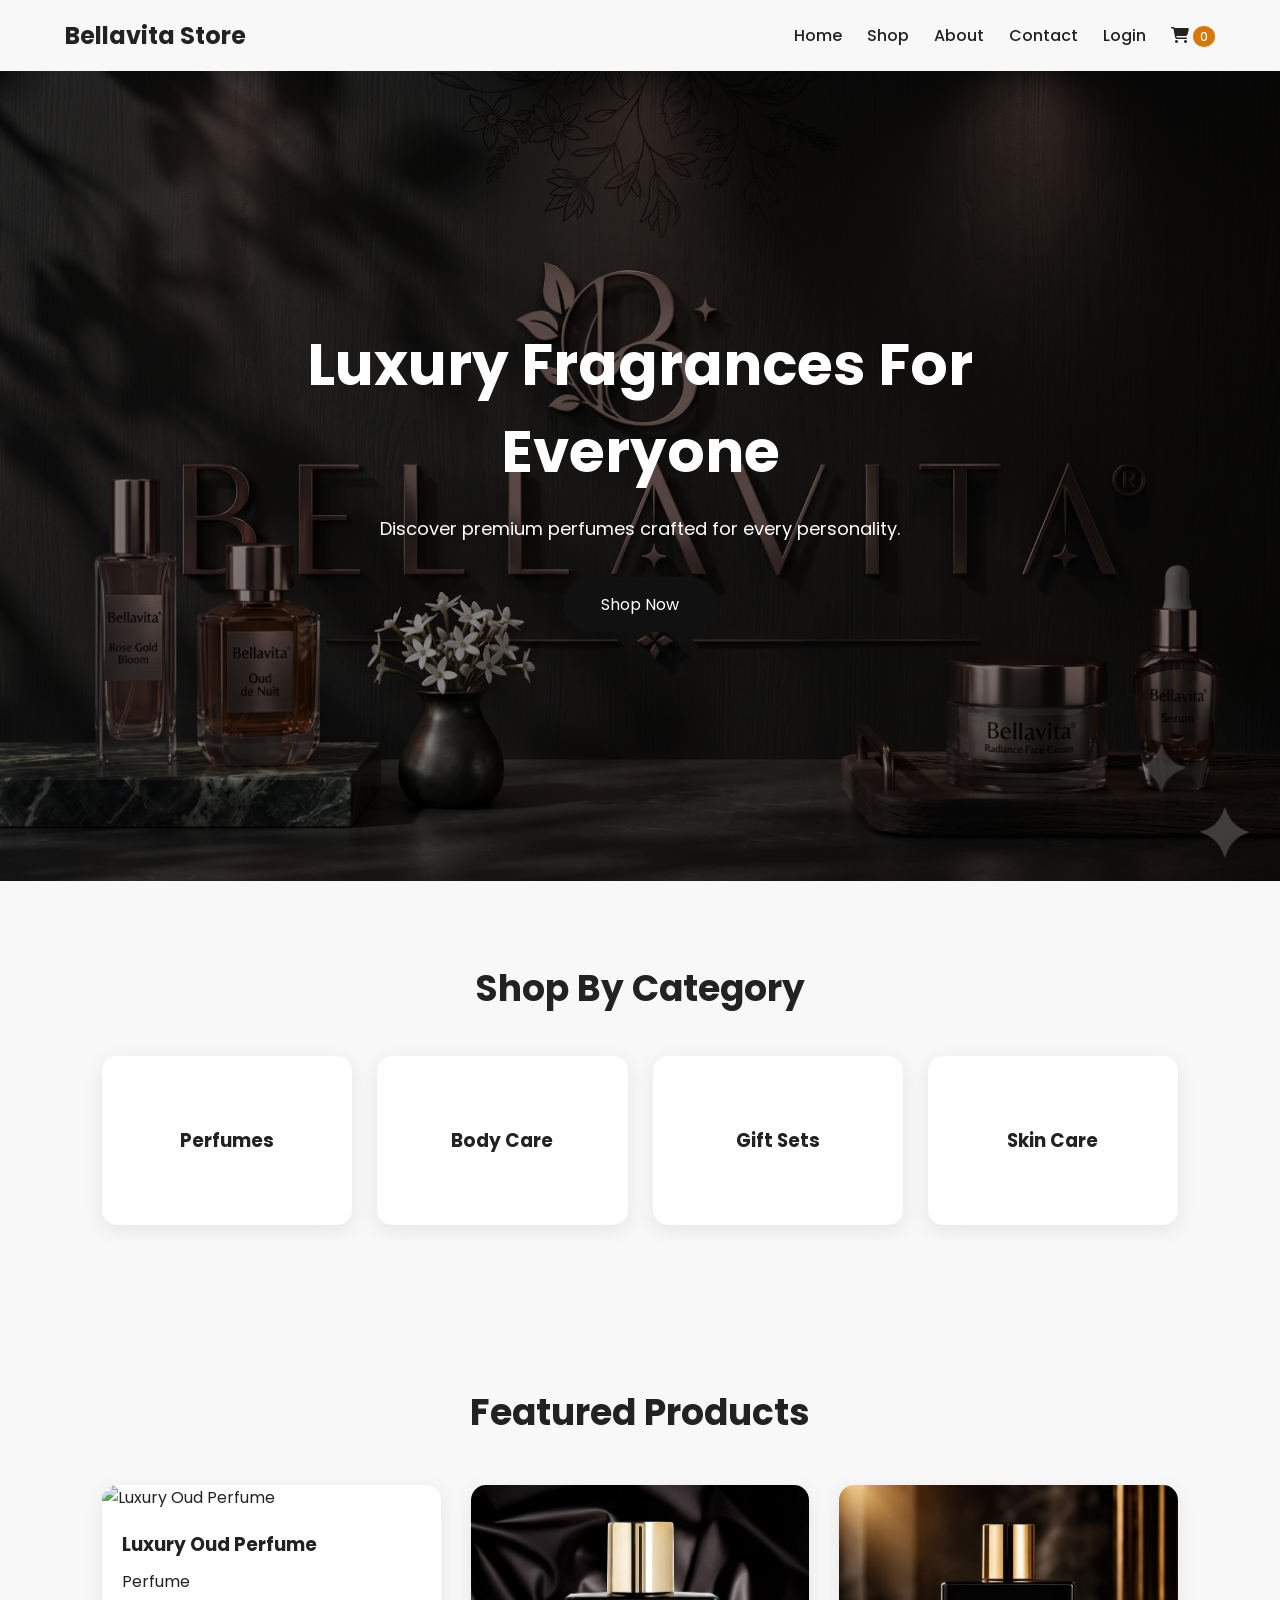
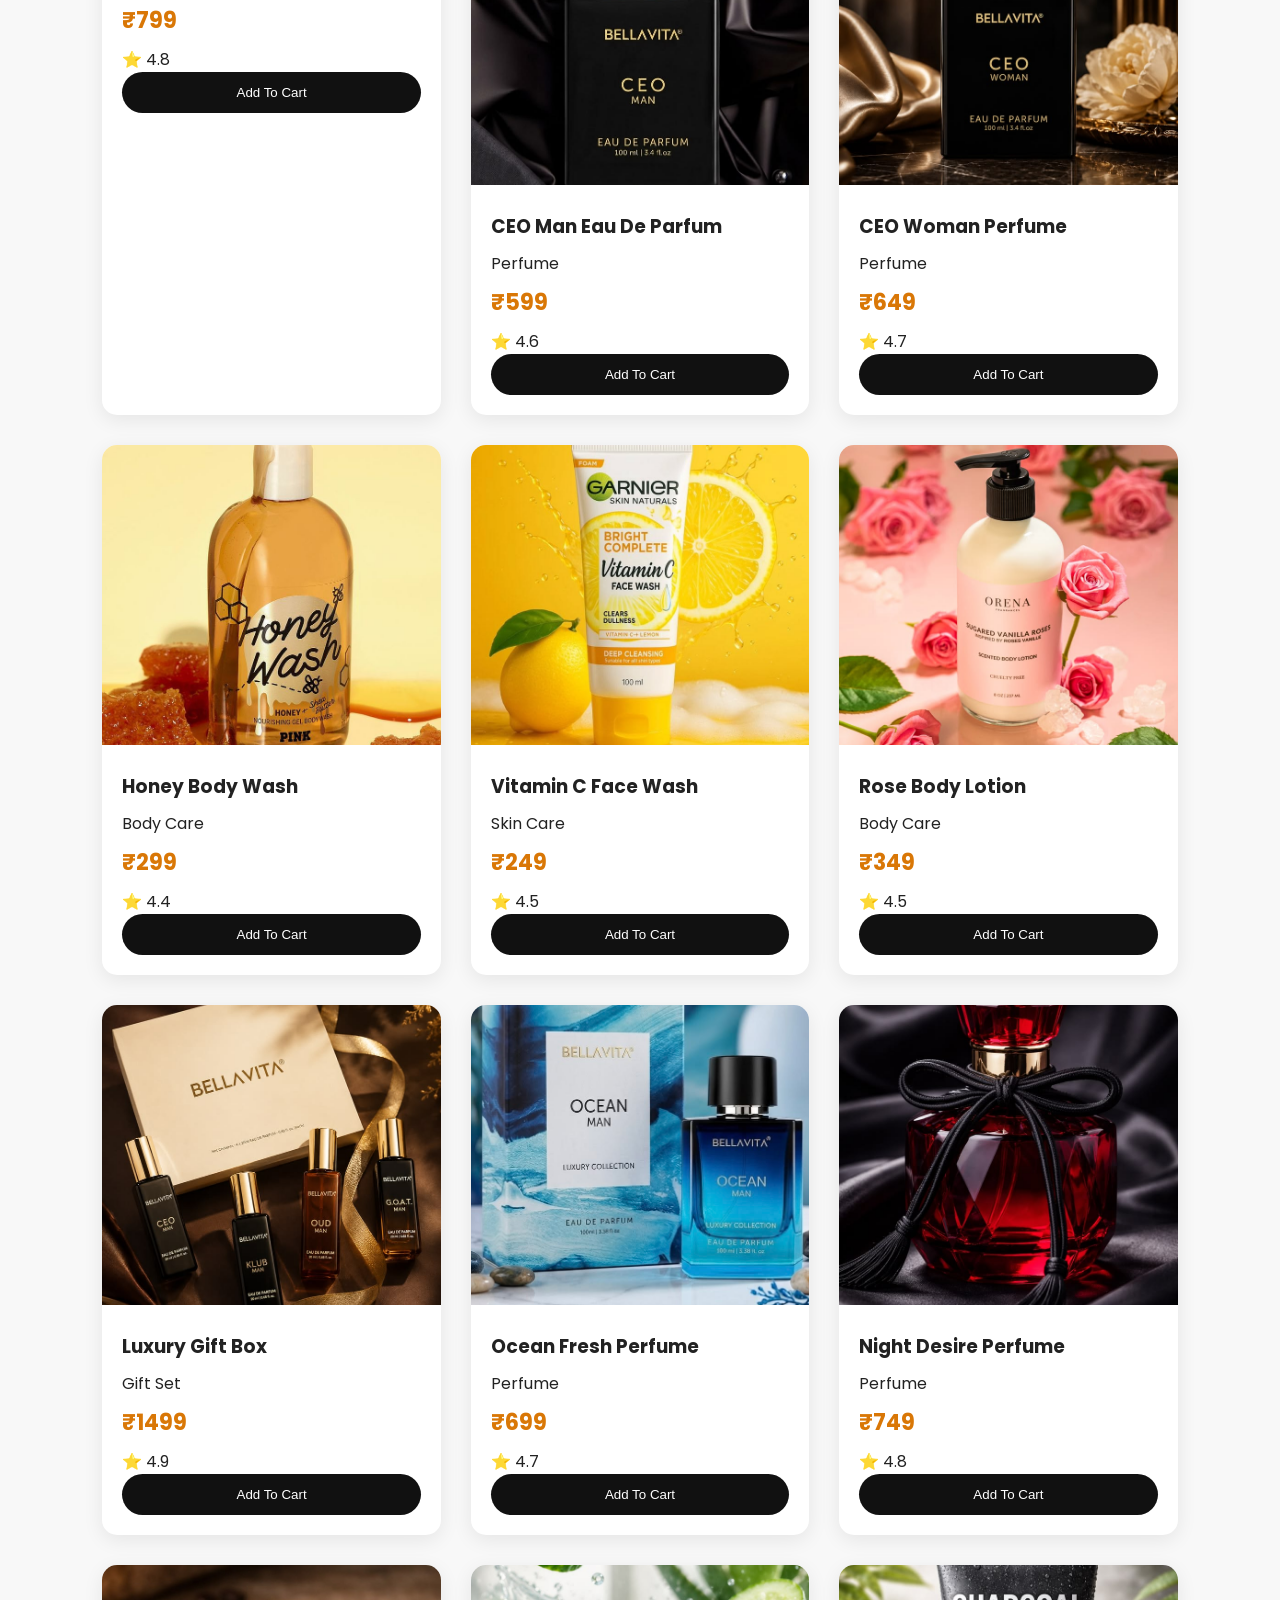
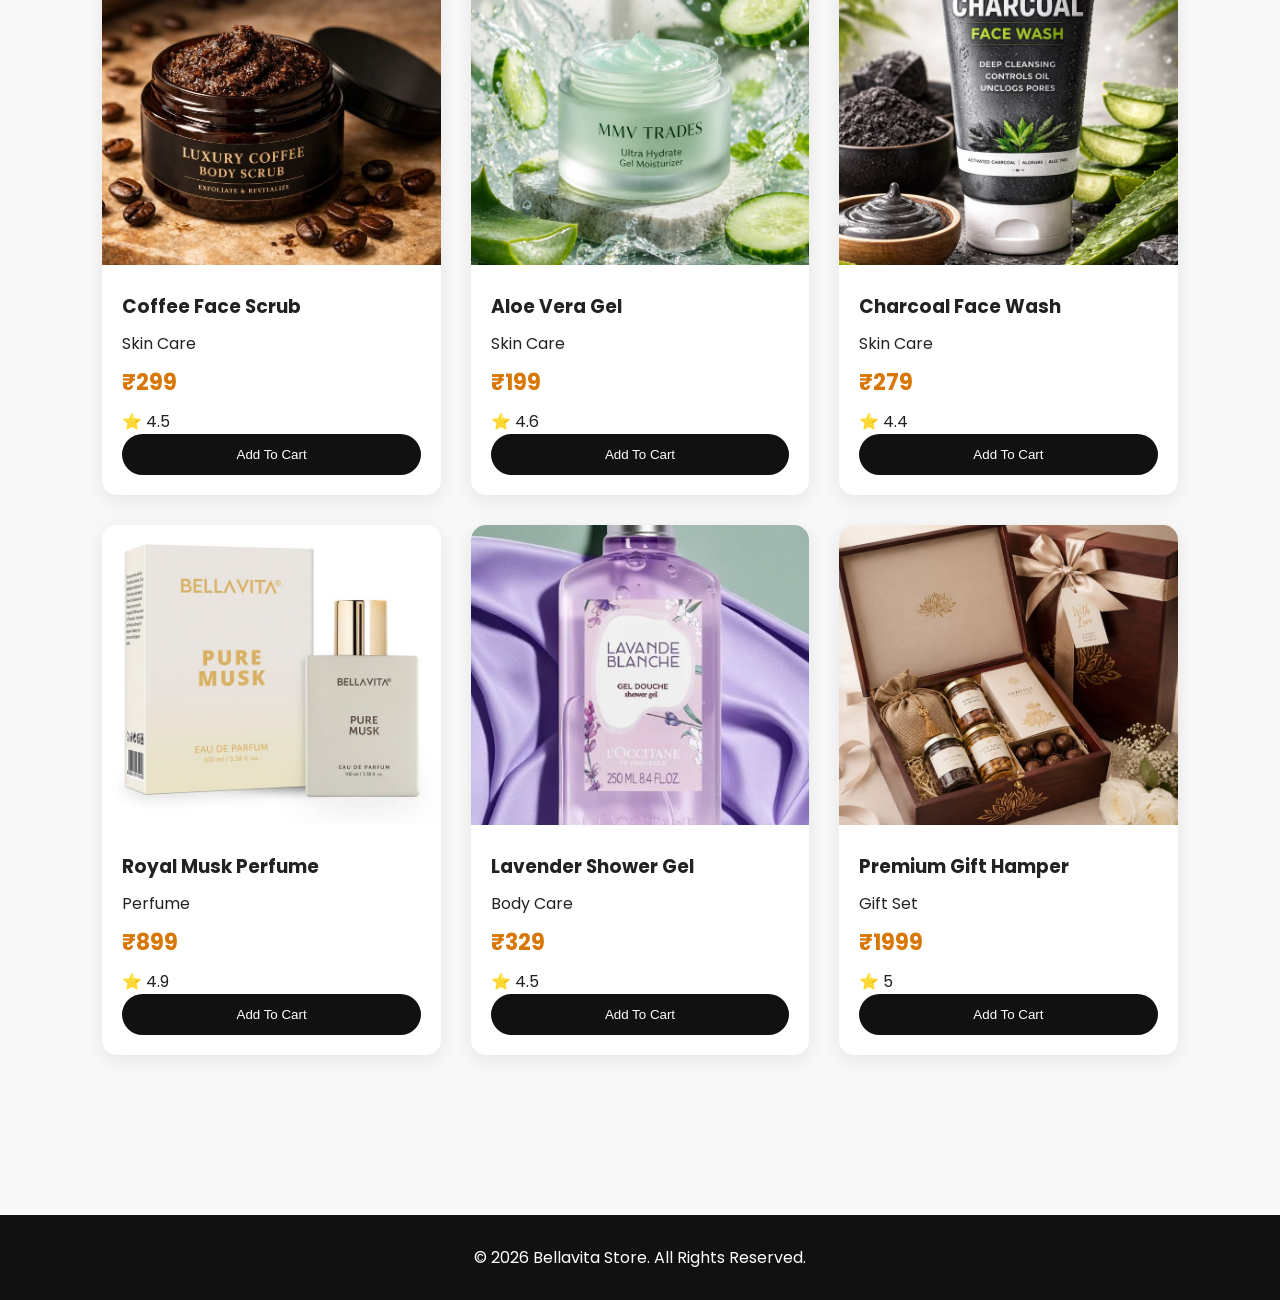
==== index.html @ ca5ba3e4 "Initial commit" ====
<!DOCTYPE html>
<html lang="en">

<head>

<meta charset="UTF-8">
<meta name="viewport" content="width=device-width, initial-scale=1.0">

<title>Bellavita Store</title>

<link rel="stylesheet" href="css/style.css">
<link rel="stylesheet" href="css/responsive.css">

<link rel="preconnect" href="https://fonts.googleapis.com">

<link rel="preconnect" href="https://fonts.gstatic.com" crossorigin>

<link href="https://fonts.googleapis.com/css2?family=Poppins:wght@300;400;500;600;700&display=swap" rel="stylesheet">

<link rel="stylesheet"
href="https://cdnjs.cloudflare.com/ajax/libs/font-awesome/6.6.0/css/all.min.css">

</head>

<body>

<header>

<nav class="navbar">

    <div class="logo">
        <h2>Bellavita Store</h2>
    </div>

    <ul class="nav-links" id="navLinks">

        <li><a href="index.html">Home</a></li>

        <li><a href="shop.html">Shop</a></li>

        <li><a href="about.html">About</a></li>

        <li><a href="contact.html">Contact</a></li>

        <li id="user-area"></li>

        <li>
            <a href="cart.html">
                <i class="fa-solid fa-cart-shopping"></i>
                <span id="cart-count">0</span>
            </a>
        </li>

    </ul>

    <div class="menu-btn" id="menuBtn">
        <i class="fa-solid fa-bars"></i>
    </div>

</nav>

</header>

<section class="hero">

<div class="hero-content">

<h1>Luxury Fragrances For Everyone</h1>

<p>

Discover premium perfumes crafted for every personality.

</p>

<a href="shop.html" class="shopbtn">

Shop Now

</a>

</div>

</section>

<section class="categories">

<h2>Shop By Category</h2>

<div class="category-grid">

<div class="category-card">

<h3>Perfumes</h3>

</div>

<div class="category-card">

<h3>Body Care</h3>

</div>

<div class="category-card">

<h3>Gift Sets</h3>

</div>

<div class="category-card">

<h3>Skin Care</h3>

</div>

</div>

</section>

<section class="products">

<h2>Featured Products</h2>

<div class="product-grid" id="product-grid">

</div>

</section>

<footer>

<p>

© 2026 Bellavita Store. All Rights Reserved.

</p>

</footer>

<script src="js/products.js"></script>

<script src="js/app.js"></script>

</body>

</html>
---- css/style.css ----
/* ===========================
   Google Font
=========================== */

*{
    margin:0;
    padding:0;
    box-sizing:border-box;
}

html{
    scroll-behavior:smooth;
}

body{
    font-family:'Poppins',sans-serif;
    background:#f8f8f8;
    color:#222;
}

/* ===========================
   Navbar
=========================== */

.navbar{
    max-width:1200px;
    margin:auto;
    padding:18px 25px;
    display:flex;
    justify-content:space-between;
    align-items:center;
    position:relative;
}

.nav-links{
    display:flex;
    gap:25px;
    list-style:none;
    align-items:center;
}

.nav-links li{
    list-style:none;
}

.nav-links a{
    text-decoration:none;
    color:#222;
    font-weight:500;
    transition:.3s;
}

.nav-links a:hover{
    color:#d97706;
}

.menu-btn{
    display:none;
    font-size:28px;
    cursor:pointer;
}
#cart-count{
    background:#d97706;
    color:#fff;
    border-radius:50%;
    padding:2px 7px;
    font-size:12px;
}

/* ===========================
Hero
=========================== */

.hero{
    min-height:90vh;
    height:auto;
    padding:100px 20px;
    background:linear-gradient(rgba(0,0,0,.45),rgba(0,0,0,.45)),
    url("../images/bellavita logo.png") center/cover no-repeat;
    display:flex;
    justify-content:center;
    align-items:center;
    text-align:center;
    color:white;
  
}


.hero-content{
    width:90%;
    max-width:700px;
}

.hero h1{
    font-size:58px;
    margin-bottom:20px;
}

.hero p{
    font-size:18px;
    margin-bottom:35px;
}

.shopbtn{
    display:inline-block;
    background:#111;
    color:white;
    padding:15px 38px;
    text-decoration:none;
    border-radius:40px;
    transition:.3s;
}

.shopbtn:hover{
    background:#d97706;
}

.btn{
    display:inline-block;
    background:#111;
    color:white;
    padding:15px 38px;
    text-decoration:none;
    border-radius:40px;
    transition:.3s;
}

.btn:hover{
    background:#d97706;
}

/* ===========================
Categories
=========================== */

.categories{
    padding:80px 8%;
}

.categories h2{
    text-align:center;
    margin-bottom:40px;
    font-size:36px;
}

.category-grid{
    display:grid;
    grid-template-columns:repeat(auto-fit,minmax(230px,1fr));
    gap:25px;
}

.category-card{
    background:white;
    padding:70px 20px;
    text-align:center;
    border-radius:15px;
    box-shadow:0 5px 20px rgba(0,0,0,.08);
    transition:.3s;
}

.category-card:hover{
    transform:translateY(-10px);
}

/*Products*/

.products{
    padding:80px 8%;
}

.products h2{
    text-align:center;
    margin-bottom:45px;
    font-size:36px;
}

.product-grid{
    display:grid;
    grid-template-columns:repeat(auto-fit,minmax(260px,1fr));
    gap:30px;
}

.product-card{
    background:white;
    border-radius:15px;
    overflow:hidden;
    box-shadow:0 5px 20px rgba(0,0,0,.08);
    transition:.3s;
}

.product-card:hover{
    transform:translateY(-10px);
}

.product-card img{
    width:100%;
    height:300px;
    object-fit:cover;
}

.product-info{
    padding:20px;
}

.product-info h3{
    margin-bottom:10px;
}

.price{
    color:#d97706;
    font-size:22px;
    font-weight:bold;
    margin:10px 0;
}

.product-info button{
    width:100%;
    padding:13px;
    border:none;
    border-radius:30px;
    background:#111;
    color:white;
    cursor:pointer;
    transition:.3s;
}

.quantity{
    display:flex;
    align-items:center;
    gap:15px;
    margin:15px 0;
}


.quantity button{

    width:35px;
    height:35px;
    border:none;
    background:#111;
    color:white;
    border-radius:50%;
    cursor:pointer;

}


.quantity span{

    font-size:18px;
    font-weight:bold;

}

.product-info button:hover{
    background:#d97706;
}


/*Authentication Design*/


.auth-section{

min-height:100vh;

display:flex;

justify-content:center;

align-items:center;

background:

linear-gradient(
135deg,
#111,
#d97706
);

padding:20px;

}



.auth-box{

width:100%;

max-width:420px;

background:rgba(255,255,255,0.15);

backdrop-filter:blur(15px);

padding:45px;

border-radius:25px;

box-shadow:

0 20px 50px rgba(0,0,0,.3);

color:white;

}



.auth-box h1{

text-align:center;

font-size:35px;

margin-bottom:10px;

}



.auth-box p{

text-align:center;

margin-bottom:25px;

}



.auth-box input{

width:100%;

padding:15px;

margin-bottom:18px;

border:none;

outline:none;

border-radius:30px;

font-size:15px;

}



.auth-btn{

width:100%;

padding:15px;

border:none;

border-radius:30px;

background:#111;

color:white;

font-size:16px;

cursor:pointer;

transition:.3s;

}



.auth-btn:hover{

background:white;

color:#111;

}



.auth-box a{

color:#ffd700;

text-decoration:none;

font-weight:600;

}


/* Profile Dropdown */

.profile-dropdown{

position:relative;

}


.profile-btn{

background:none;

border:none;

cursor:pointer;

font-size:16px;

font-weight:500;

color:#333;

display:flex;

align-items:center;

gap:8px;

}


.dropdown-menu{

position:absolute;

right:0;

top:45px;

width:170px;

background:white;

border-radius:12px;

box-shadow:0 10px 30px rgba(0,0,0,.15);

display:none;

overflow:hidden;

}



.dropdown-menu a{

display:block;

padding:14px 18px;

text-decoration:none;

color:#333;

transition:.3s;

}



.dropdown-menu a:hover{

background:#f5f5f5;

color:#d97706;

}



.dropdown-menu.show{

display:block;

}


/* About */
.about{
    padding:60px 10%;
    background:#fdf8f5;
    font-family:Arial, sans-serif;
}

.about-container{
    max-width:900px;
    margin:auto;
    background:#fff;
    padding:40px;
    border-radius:12px;
    box-shadow:0 5px 20px rgba(0,0,0,0.08);
}

.about h1{
    text-align:center;
    color:#b22222;
    font-size:40px;
    margin-bottom:20px;
}

.about h2{
    color:#333;
    margin-top:30px;
    margin-bottom:10px;
}

.about p{
    color:#555;
    font-size:17px;
    line-height:1.8;
}

.about .intro{
    text-align:center;
    font-size:18px;
    margin-bottom:30px;
}

.about ul{
    margin-top:15px;
    padding-left:20px;
}

.about ul li{
    margin:12px 0;
    font-size:17px;
    color:#444;
}

/* Contact Page */


.contact-section{

min-height:80vh;

display:flex;

justify-content:center;

align-items:center;

padding:50px 20px;

background:#f8f8f8;

}



.contact-container{

width:90%;

max-width:1100px;

display:flex;

gap:50px;

background:white;

padding:40px;

border-radius:15px;

box-shadow:0 10px 30px rgba(0,0,0,0.1);

}



.contact-info{

flex:1;

}



.contact-info h1{

font-size:40px;

margin-bottom:15px;

color:#222;

}



.contact-info p{

color:#666;

line-height:1.6;

}



.info-box{

margin-top:25px;

}



.info-box h3{

font-size:18px;

color:#111;

margin-bottom:5px;

}




.contact-form{

flex:1;

}



.contact-form h2{

margin-bottom:25px;

font-size:28px;

}



.contact-form input,
.contact-form textarea{


width:100%;

padding:15px;

margin-bottom:18px;

border:1px solid #ddd;

border-radius:8px;

font-size:15px;

outline:none;

}



.contact-form input:focus,
.contact-form textarea:focus{

border-color:#c89b3c;

}




.btn{

background:#c89b3c;

color:white;

border:none;

padding:15px 30px;

border-radius:30px;

font-size:16px;

cursor:pointer;

transition:0.3s;

}



.btn:hover{

background:#a77d25;

}



@media(max-width:768px){


.contact-container{

flex-direction:column;

padding:25px;

}


.contact-info h1{

font-size:32px;

}


}

/* cart */

.cart-section{

    max-width:1200px;
    margin:40px auto;
    padding:20px;

}

.cart-section h1{

    text-align:center;
    margin-bottom:40px;
    font-size:38px;

}

.cart-wrapper{

    display:grid;
    grid-template-columns:2fr 1fr;
    gap:30px;

}

#cart-container{

    display:flex;
    flex-direction:column;
    gap:20px;

}

.cart-item{

    display:flex;
    align-items:center;
    gap:25px;

    background:#fff;

    padding:20px;

    border-radius:15px;

    box-shadow:0 10px 30px rgba(0,0,0,.08);

}

.cart-item img{

    width:120px;
    height:120px;
    object-fit:cover;
    border-radius:12px;

}

.cart-item h3{

    margin-bottom:10px;

}

.cart-item p{

    margin:6px 0;

}

.cart-summary{

    background:#fff;

    padding:30px;

    border-radius:15px;

    box-shadow:0 10px 30px rgba(0,0,0,.08);

    position:sticky;

    top:100px;

    height:fit-content;

}

.cart-summary h2{

    margin-bottom:20px;

}

.cart-summary h3{

    margin:20px 0;

    color:#d97706;

    font-size:28px;

}

.cart-summary p{

    display:flex;

    justify-content:space-between;

    margin:12px 0;

}

.cart-summary .btn{

    width:100%;

    text-align:center;

    margin-top:15px;

}

.continue-btn{

    display:block;

    margin-top:15px;

    text-align:center;

    padding:14px;

    border:2px solid #111;

    border-radius:40px;

    color:#111;

    text-decoration:none;

    transition:.3s;

}

.continue-btn:hover{

    background:#111;

    color:white;

}

@media(max-width:900px){

.cart-wrapper{

grid-template-columns:1fr;

}

.cart-summary{

position:static;

}

}


/* ===========================
Footer
=========================== */

footer{
    background:#111;
    color:white;
    text-align:center;
    padding:30px;
    margin-top:80px;
}
---- css/responsive.css ----
/*Tablet*/

@media (max-width:992px){

.navbar{

padding:15px 20px;

}

.hero h1{

font-size:42px;

}

.cart-wrapper{

grid-template-columns:1fr;

}

.product-grid{

grid-template-columns:repeat(2,1fr);

gap:20px;

}

}


/*Mobile*/

@media (max-width:768px){

.navbar{

padding:15px;

flex-wrap:wrap;

}

.logo h2{

font-size:24px;

}

.nav-links{

display:flex;

flex-wrap:wrap;

justify-content:center;

gap:12px;

width:100%;

margin-top:15px;

}

.nav-links li{

list-style:none;

}

.hero{

height:70vh;

padding:20px;

}

.hero h1{

font-size:32px;

}

.hero p{

font-size:15px;

}

.product-grid{

grid-template-columns:1fr;

}

.category-grid{

grid-template-columns:1fr;

}

.cart-item{

flex-direction:column;

text-align:center;

}

.cart-item img{

width:180px;

height:180px;

}

.auth-box{

width:95%;

padding:30px 20px;

}

}


/*Small Mobile*/

@media (max-width:480px){

.hero h1{

font-size:26px;

}

.btn{

width:100%;

text-align:center;

}

.nav-links{

font-size:14px;

gap:10px;

}

.cart-summary{

padding:20px;

}

}

@media(max-width:768px){

.menu-btn{
    display:block;
}

.nav-links{

    position:absolute;

    top:75px;

    left:-100%;

    width:100%;

    background:#fff;

    flex-direction:column;

    gap:20px;

    padding:25px;

    box-shadow:0 10px 20px rgba(0,0,0,.1);

    transition:.4s;

}

.nav-links.active{

    left:0;

}

}
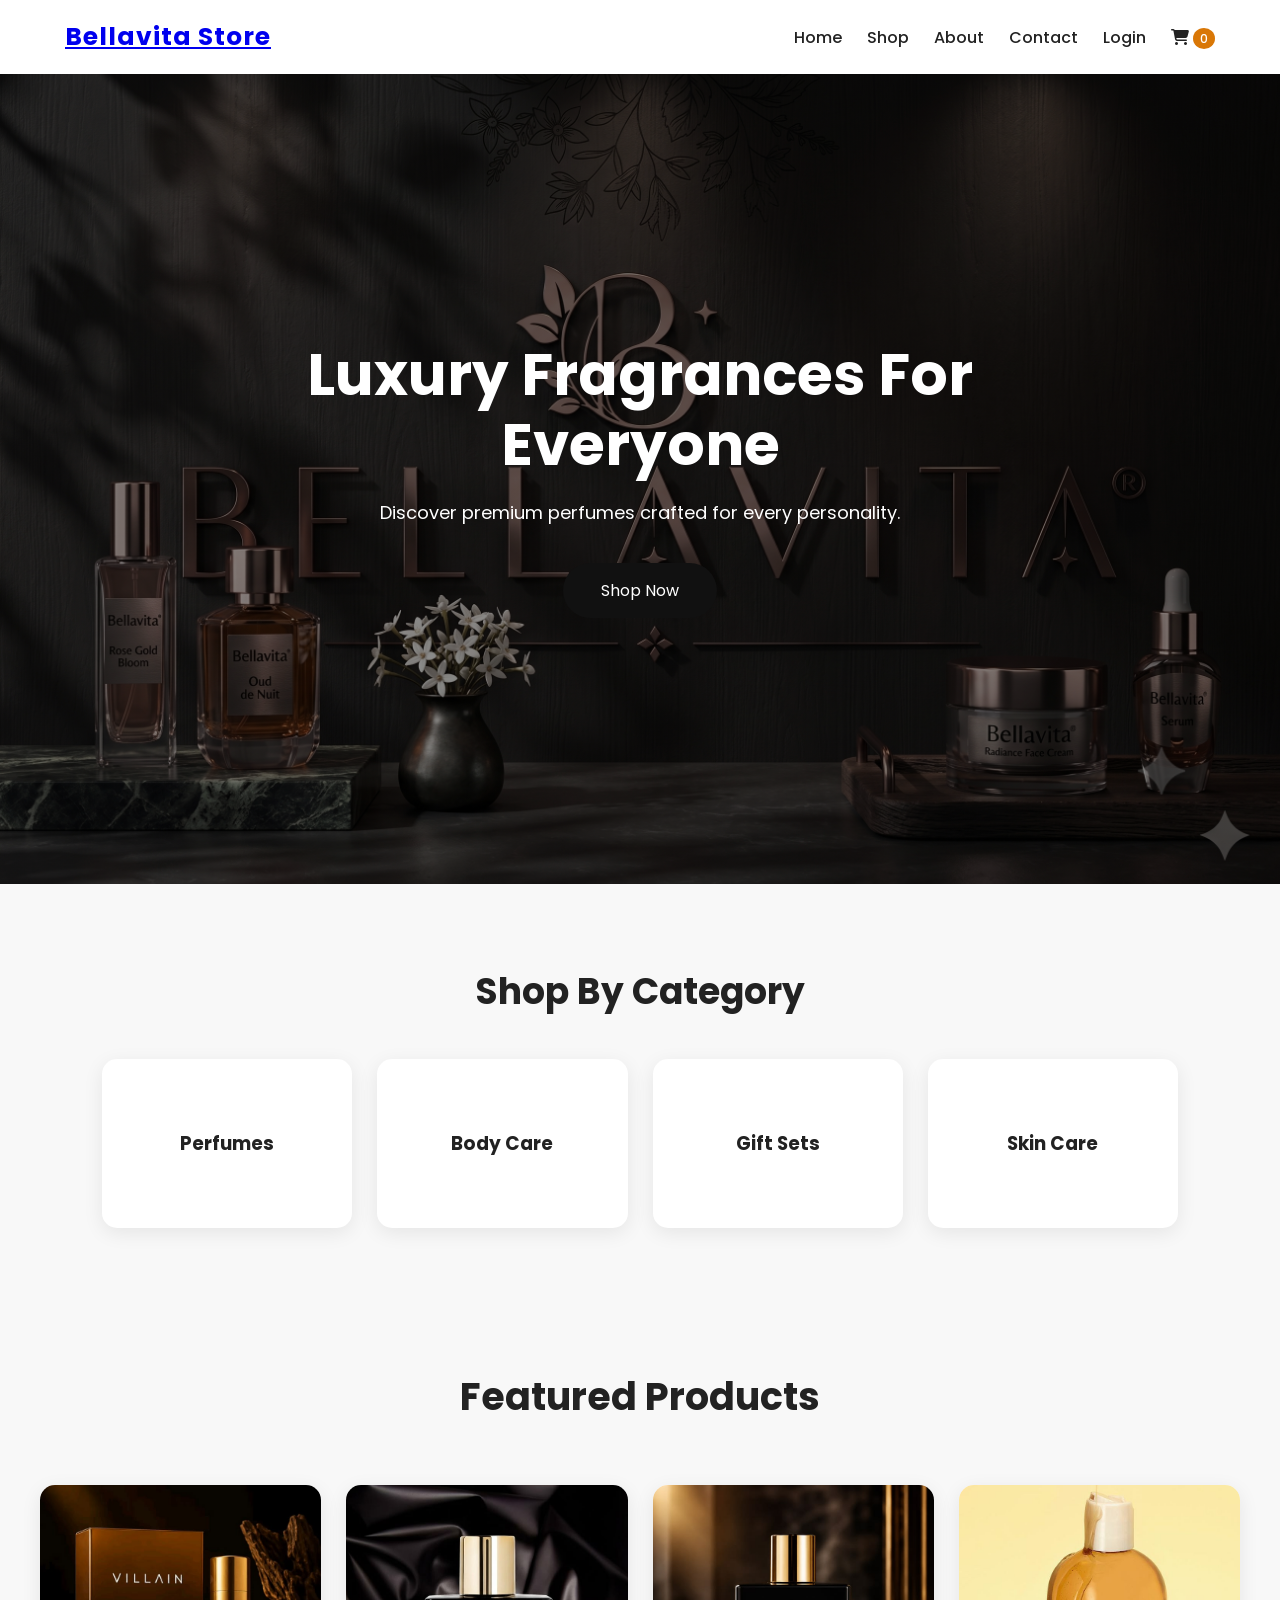
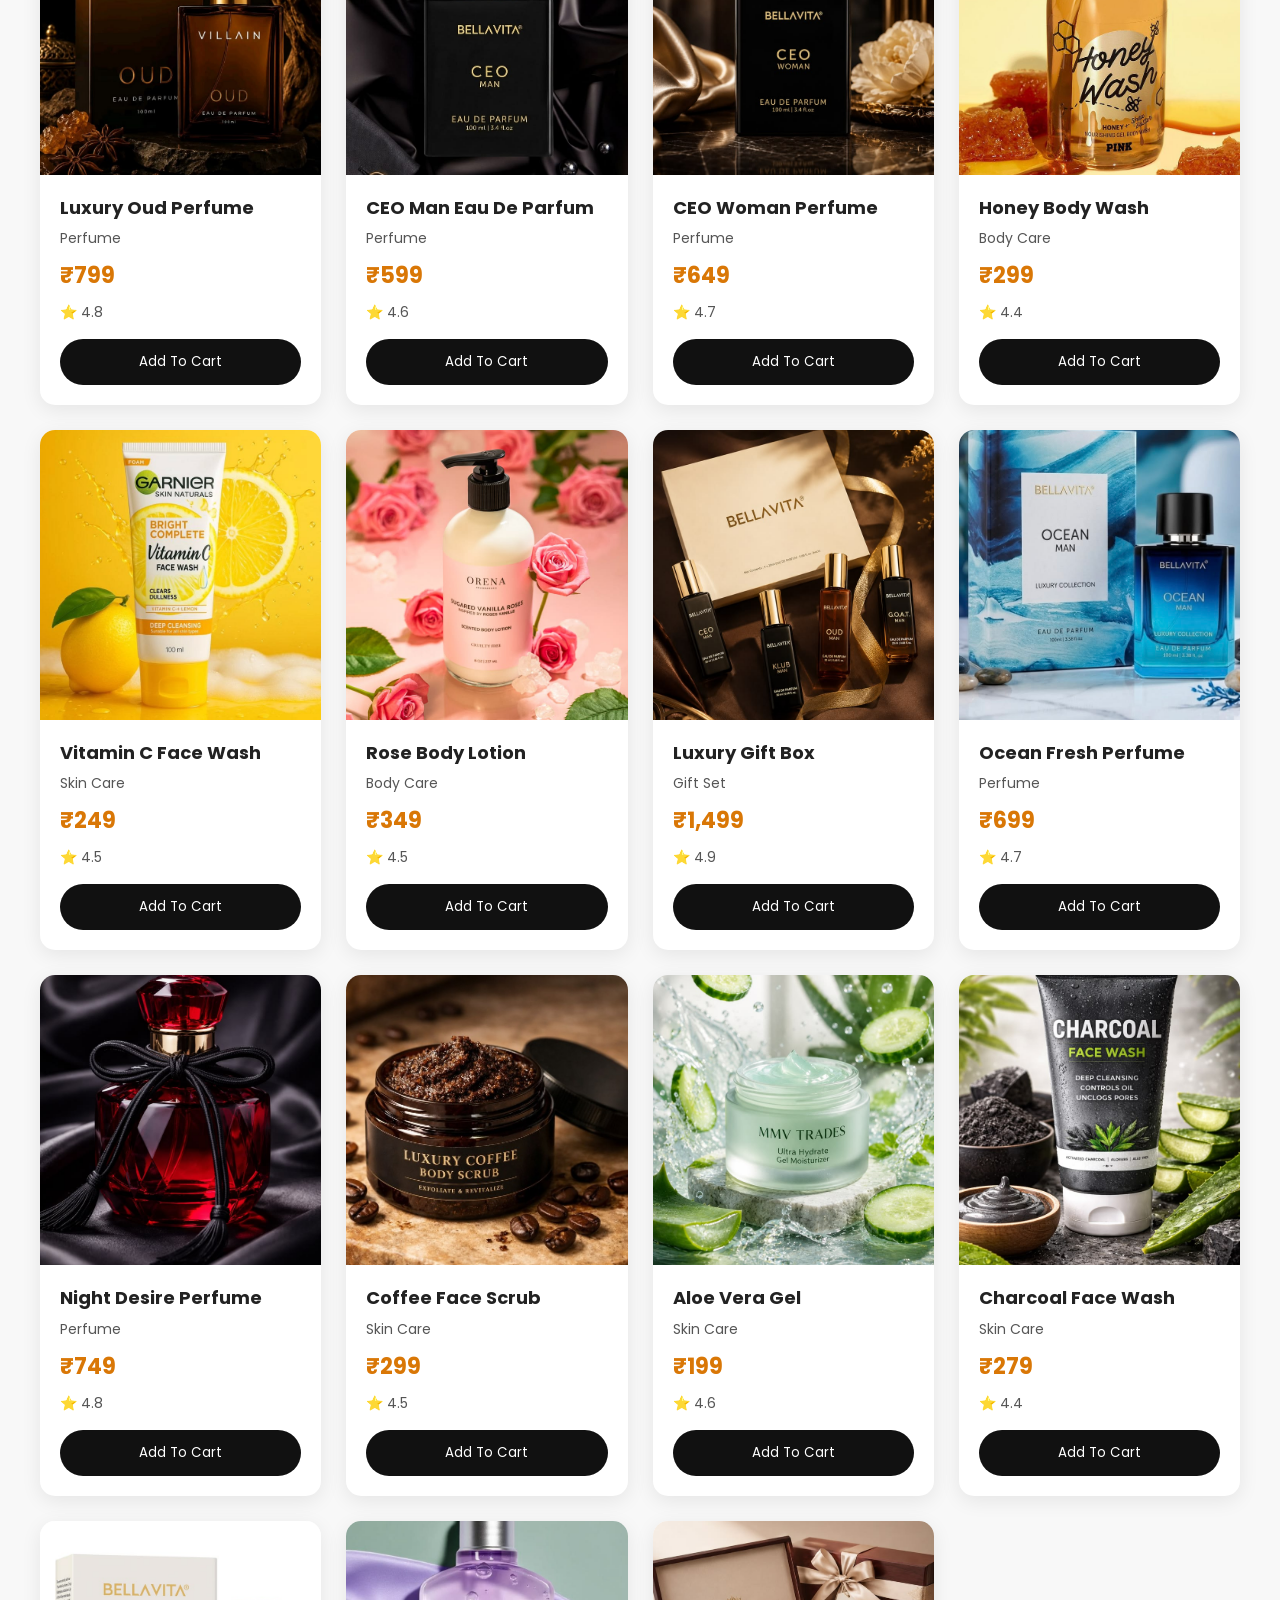
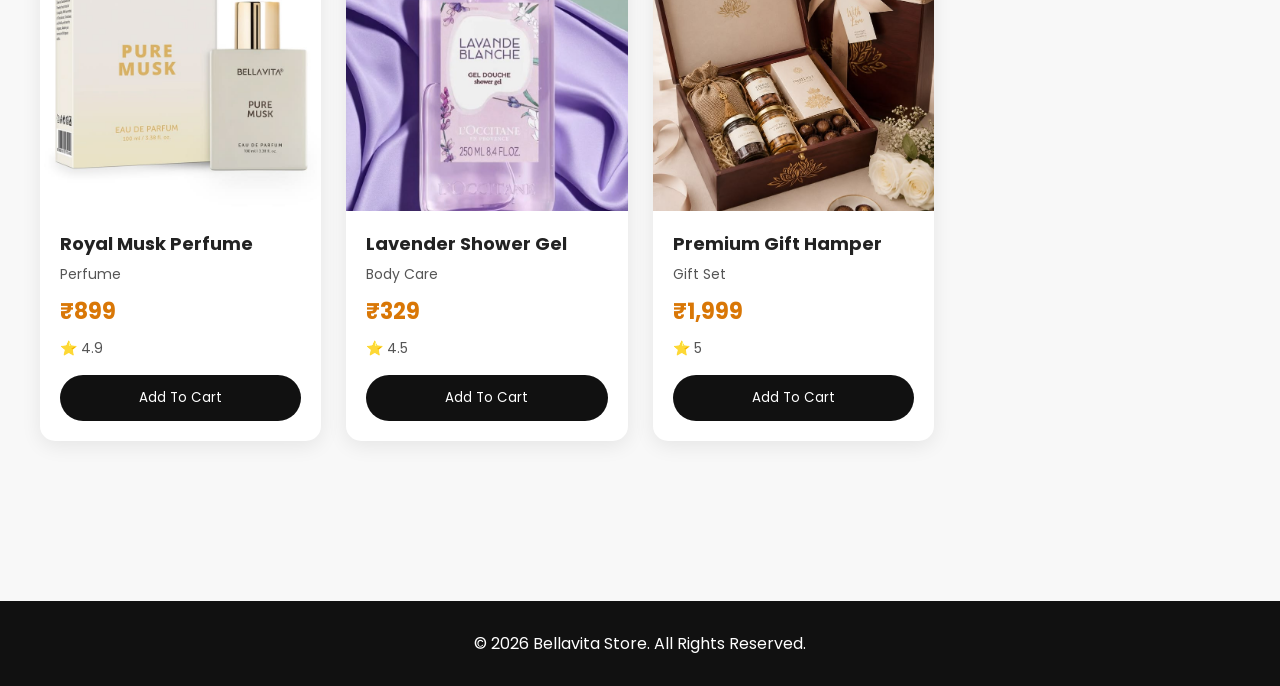
==== commit 5f049a7a: "Fix checkout process" ====
--- a/index.html
+++ b/index.html
@@ -29,7 +29,7 @@
 <nav class="navbar">
 
     <div class="logo">
-        <h2>Bellavita Store</h2>
+        <h2> <a href="index.html">Bellavita Store</a></h2>
     </div>
 
     <ul class="nav-links" id="navLinks">
@@ -119,7 +119,7 @@
 
 <section class="products">
 
-<h2>Featured Products</h2>
+<h1>Featured Products</h1> <br>
 
 <div class="product-grid" id="product-grid">
 
--- a/css/style.css
+++ b/css/style.css
@@ -1,917 +1,2126 @@
-/* ===========================
-   Google Font
-=========================== */
-
-*{
-    margin:0;
-    padding:0;
-    box-sizing:border-box;
-}
-
-html{
-    scroll-behavior:smooth;
-}
-
-body{
-    font-family:'Poppins',sans-serif;
-    background:#f8f8f8;
-    color:#222;
-}
-
-/* ===========================
-   Navbar
-=========================== */
-
-.navbar{
-    max-width:1200px;
-    margin:auto;
-    padding:18px 25px;
-    display:flex;
-    justify-content:space-between;
-    align-items:center;
-    position:relative;
-}
-
-.nav-links{
-    display:flex;
-    gap:25px;
-    list-style:none;
-    align-items:center;
-}
-
-.nav-links li{
-    list-style:none;
-}
-
-.nav-links a{
-    text-decoration:none;
-    color:#222;
-    font-weight:500;
-    transition:.3s;
-}
-
-.nav-links a:hover{
-    color:#d97706;
-}
-
-.menu-btn{
-    display:none;
-    font-size:28px;
-    cursor:pointer;
-}
-#cart-count{
-    background:#d97706;
-    color:#fff;
-    border-radius:50%;
-    padding:2px 7px;
-    font-size:12px;
-}
-
-/* ===========================
-Hero
-=========================== */
-
-.hero{
-    min-height:90vh;
-    height:auto;
-    padding:100px 20px;
-    background:linear-gradient(rgba(0,0,0,.45),rgba(0,0,0,.45)),
-    url("../images/bellavita logo.png") center/cover no-repeat;
-    display:flex;
-    justify-content:center;
-    align-items:center;
-    text-align:center;
-    color:white;
-  
-}
-
-
-.hero-content{
-    width:90%;
-    max-width:700px;
-}
-
-.hero h1{
-    font-size:58px;
-    margin-bottom:20px;
-}
-
-.hero p{
-    font-size:18px;
-    margin-bottom:35px;
-}
-
-.shopbtn{
-    display:inline-block;
-    background:#111;
-    color:white;
-    padding:15px 38px;
-    text-decoration:none;
-    border-radius:40px;
-    transition:.3s;
-}
-
-.shopbtn:hover{
-    background:#d97706;
-}
-
-.btn{
-    display:inline-block;
-    background:#111;
-    color:white;
-    padding:15px 38px;
-    text-decoration:none;
-    border-radius:40px;
-    transition:.3s;
-}
-
-.btn:hover{
-    background:#d97706;
-}
-
-/* ===========================
-Categories
-=========================== */
-
-.categories{
-    padding:80px 8%;
-}
-
-.categories h2{
-    text-align:center;
-    margin-bottom:40px;
-    font-size:36px;
-}
-
-.category-grid{
-    display:grid;
-    grid-template-columns:repeat(auto-fit,minmax(230px,1fr));
-    gap:25px;
-}
-
-.category-card{
-    background:white;
-    padding:70px 20px;
-    text-align:center;
-    border-radius:15px;
-    box-shadow:0 5px 20px rgba(0,0,0,.08);
-    transition:.3s;
-}
-
-.category-card:hover{
-    transform:translateY(-10px);
-}
-
-/*Products*/
-
-.products{
-    padding:80px 8%;
-}
-
-.products h2{
-    text-align:center;
-    margin-bottom:45px;
-    font-size:36px;
-}
-
-.product-grid{
-    display:grid;
-    grid-template-columns:repeat(auto-fit,minmax(260px,1fr));
-    gap:30px;
-}
-
-.product-card{
-    background:white;
-    border-radius:15px;
-    overflow:hidden;
-    box-shadow:0 5px 20px rgba(0,0,0,.08);
-    transition:.3s;
-}
-
-.product-card:hover{
-    transform:translateY(-10px);
-}
-
-.product-card img{
-    width:100%;
-    height:300px;
-    object-fit:cover;
-}
-
-.product-info{
-    padding:20px;
-}
-
-.product-info h3{
-    margin-bottom:10px;
-}
-
-.price{
-    color:#d97706;
-    font-size:22px;
-    font-weight:bold;
-    margin:10px 0;
-}
-
-.product-info button{
-    width:100%;
-    padding:13px;
-    border:none;
-    border-radius:30px;
-    background:#111;
-    color:white;
-    cursor:pointer;
-    transition:.3s;
-}
-
-.quantity{
-    display:flex;
-    align-items:center;
-    gap:15px;
-    margin:15px 0;
-}
-
-
-.quantity button{
-
-    width:35px;
-    height:35px;
-    border:none;
-    background:#111;
-    color:white;
-    border-radius:50%;
-    cursor:pointer;
-
-}
-
-
-.quantity span{
-
-    font-size:18px;
-    font-weight:bold;
-
-}
-
-.product-info button:hover{
-    background:#d97706;
-}
-
-
-/*Authentication Design*/
-
-
-.auth-section{
-
-min-height:100vh;
-
-display:flex;
-
-justify-content:center;
-
-align-items:center;
-
-background:
-
-linear-gradient(
-135deg,
-#111,
-#d97706
-);
-
-padding:20px;
-
-}
-
-
-
-.auth-box{
-
-width:100%;
-
-max-width:420px;
-
-background:rgba(255,255,255,0.15);
-
-backdrop-filter:blur(15px);
-
-padding:45px;
-
-border-radius:25px;
-
-box-shadow:
-
-0 20px 50px rgba(0,0,0,.3);
-
-color:white;
-
-}
-
-
-
-.auth-box h1{
-
-text-align:center;
-
-font-size:35px;
-
-margin-bottom:10px;
-
-}
-
-
-
-.auth-box p{
-
-text-align:center;
-
-margin-bottom:25px;
-
-}
-
-
-
-.auth-box input{
-
-width:100%;
-
-padding:15px;
-
-margin-bottom:18px;
-
-border:none;
-
-outline:none;
-
-border-radius:30px;
-
-font-size:15px;
-
-}
-
-
-
-.auth-btn{
-
-width:100%;
-
-padding:15px;
-
-border:none;
-
-border-radius:30px;
-
-background:#111;
-
-color:white;
-
-font-size:16px;
-
-cursor:pointer;
-
-transition:.3s;
-
-}
-
-
-
-.auth-btn:hover{
-
-background:white;
-
-color:#111;
-
-}
-
-
-
-.auth-box a{
-
-color:#ffd700;
-
-text-decoration:none;
-
-font-weight:600;
-
-}
-
-
-/* Profile Dropdown */
-
-.profile-dropdown{
-
-position:relative;
-
-}
-
-
-.profile-btn{
-
-background:none;
-
-border:none;
-
-cursor:pointer;
-
-font-size:16px;
-
-font-weight:500;
-
-color:#333;
-
-display:flex;
-
-align-items:center;
-
-gap:8px;
-
-}
-
-
-.dropdown-menu{
-
-position:absolute;
-
-right:0;
-
-top:45px;
-
-width:170px;
-
-background:white;
-
-border-radius:12px;
-
-box-shadow:0 10px 30px rgba(0,0,0,.15);
-
-display:none;
-
-overflow:hidden;
-
-}
-
-
-
-.dropdown-menu a{
-
-display:block;
-
-padding:14px 18px;
-
-text-decoration:none;
-
-color:#333;
-
-transition:.3s;
-
-}
-
-
-
-.dropdown-menu a:hover{
-
-background:#f5f5f5;
-
-color:#d97706;
-
-}
-
-
-
-.dropdown-menu.show{
-
-display:block;
-
-}
-
-
-/* About */
-.about{
-    padding:60px 10%;
-    background:#fdf8f5;
-    font-family:Arial, sans-serif;
-}
-
-.about-container{
-    max-width:900px;
-    margin:auto;
-    background:#fff;
-    padding:40px;
-    border-radius:12px;
-    box-shadow:0 5px 20px rgba(0,0,0,0.08);
-}
-
-.about h1{
-    text-align:center;
-    color:#b22222;
-    font-size:40px;
-    margin-bottom:20px;
-}
-
-.about h2{
-    color:#333;
-    margin-top:30px;
-    margin-bottom:10px;
-}
-
-.about p{
-    color:#555;
-    font-size:17px;
-    line-height:1.8;
-}
-
-.about .intro{
-    text-align:center;
-    font-size:18px;
-    margin-bottom:30px;
-}
-
-.about ul{
-    margin-top:15px;
-    padding-left:20px;
-}
-
-.about ul li{
-    margin:12px 0;
-    font-size:17px;
-    color:#444;
-}
-
-/* Contact Page */
-
-
-.contact-section{
-
-min-height:80vh;
-
-display:flex;
-
-justify-content:center;
-
-align-items:center;
-
-padding:50px 20px;
-
-background:#f8f8f8;
-
-}
-
-
-
-.contact-container{
-
-width:90%;
-
-max-width:1100px;
-
-display:flex;
-
-gap:50px;
-
-background:white;
-
-padding:40px;
-
-border-radius:15px;
-
-box-shadow:0 10px 30px rgba(0,0,0,0.1);
-
-}
-
-
-
-.contact-info{
-
-flex:1;
-
-}
-
-
-
-.contact-info h1{
-
-font-size:40px;
-
-margin-bottom:15px;
-
-color:#222;
-
-}
-
-
-
-.contact-info p{
-
-color:#666;
-
-line-height:1.6;
-
-}
-
-
-
-.info-box{
-
-margin-top:25px;
-
-}
-
-
-
-.info-box h3{
-
-font-size:18px;
-
-color:#111;
-
-margin-bottom:5px;
-
-}
-
-
-
-
-.contact-form{
-
-flex:1;
-
-}
-
-
-
-.contact-form h2{
-
-margin-bottom:25px;
-
-font-size:28px;
-
-}
-
-
+* {
+    margin: 0;
+    padding: 0;
+    box-sizing: border-box;
+}
+
+html {
+    scroll-behavior: smooth;
+}
+
+body {
+    font-family: 'Poppins', sans-serif;
+    background: #f8f8f8;
+    color: #222;
+}
+
+
+/* =========================================
+   NAVBAR
+========================================= */
+
+header {
+    background: #fff;
+    width: 100%;
+}
+
+.navbar {
+    max-width: 1200px;
+    margin: auto;
+    padding: 18px 25px;
+
+    display: flex;
+    justify-content: space-between;
+    align-items: center;
+}
+
+.logo h2 {
+    font-size: 25px;
+    letter-spacing: 1px;
+}
+
+.nav-links {
+    display: flex;
+    align-items: center;
+    gap: 25px;
+    list-style: none;
+}
+
+.nav-links li {
+    list-style: none;
+}
+
+.nav-links a {
+    text-decoration: none;
+    color: #222;
+    font-weight: 500;
+    transition: 0.3s;
+}
+
+.nav-links a:hover,
+.nav-links a.active {
+    color: #d97706;
+}
+
+.menu-btn {
+    display: none;
+    font-size: 28px;
+    cursor: pointer;
+}
+
+#cart-count {
+    background: #d97706;
+    color: #fff;
+    border-radius: 50%;
+    padding: 2px 7px;
+    font-size: 12px;
+}
+
+
+/* =========================================
+   HERO
+========================================= */
+
+.hero {
+    width: 100%;
+    min-height: 90vh;
+
+    background:
+        linear-gradient(
+            rgba(0, 0, 0, 0.45),
+            rgba(0, 0, 0, 0.45)
+        ),
+        url("../images/bellavita logo.png");
+
+    background-position: center center;
+    background-size: cover;
+    background-repeat: no-repeat;
+
+    display: flex;
+    justify-content: center;
+    align-items: center;
+
+    text-align: center;
+    color: white;
+
+    padding: 40px 20px;
+}
+
+.hero-content {
+    width: 90%;
+    max-width: 700px;
+}
+
+.hero h1 {
+    font-size: 58px;
+    line-height: 1.2;
+    margin-bottom: 20px;
+}
+
+.hero p {
+    font-size: 18px;
+    line-height: 1.6;
+    margin-bottom: 35px;
+}
+
+.shopbtn {
+    display: inline-block;
+
+    background: #111;
+    color: white;
+
+    padding: 15px 38px;
+
+    text-decoration: none;
+
+    border-radius: 40px;
+
+    transition: 0.3s;
+}
+
+.shopbtn:hover {
+    background: #d97706;
+}
+
+
+/* =========================================
+   CATEGORIES
+========================================= */
+
+.categories {
+    padding: 80px 8%;
+}
+
+.categories h2 {
+    text-align: center;
+    margin-bottom: 40px;
+    font-size: 36px;
+}
+
+.category-grid {
+    display: grid;
+    grid-template-columns:
+        repeat(auto-fit, minmax(230px, 1fr));
+    gap: 25px;
+}
+
+.category-card {
+    background: white;
+
+    padding: 70px 20px;
+
+    text-align: center;
+
+    border-radius: 15px;
+
+    box-shadow:
+        0 5px 20px rgba(0, 0, 0, 0.08);
+
+    transition: 0.3s;
+}
+
+.category-card:hover {
+    transform: translateY(-10px);
+}
+
+
+/* =========================================
+   PRODUCTS
+========================================= */
+
+.products {
+    max-width: 1250px;
+    margin: auto;
+
+    padding: 60px 25px 80px;
+}
+
+.products > h1 {
+    text-align: center;
+    margin-bottom: 35px;
+    font-size: 38px;
+}
+
+
+/* =========================================
+   SHOP SEARCH + FILTER
+========================================= */
+
+.filter {
+    width: 100%;
+
+    display: grid;
+
+    grid-template-columns: 1fr 230px;
+
+    gap: 15px;
+
+    margin: 0 auto 40px;
+
+    padding: 18px;
+
+    background: #fff;
+
+    border-radius: 15px;
+
+    box-shadow:
+        0 8px 25px rgba(0, 0, 0, 0.06);
+}
+
+.filter input {
+    width: 100%;
+    height: 50px;
+
+    padding: 0 18px;
+
+    border: 1px solid #ddd;
+
+    border-radius: 10px;
+
+    background: #fff;
+    color: #111;
+
+    font-family: inherit;
+    font-size: 14px;
+
+    outline: none;
+    transition: 0.3s;
+}
+
+.filter input::placeholder {
+    color: #999;
+}
+
+.filter input:hover {
+    border-color: #aaa;
+}
+
+.filter input:focus {
+    border-color: #111;
+
+    box-shadow:
+        0 0 0 3px rgba(0, 0, 0, 0.06);
+}
+
+.filter select {
+    width: 100%;
+    height: 50px;
+
+    padding: 0 15px;
+
+    border: 1px solid #ddd;
+
+    border-radius: 10px;
+
+    background: #fff;
+    color: #111;
+
+    font-family: inherit;
+    font-size: 14px;
+
+    outline: none;
+    cursor: pointer;
+
+    transition: 0.3s;
+}
+
+.filter select:hover {
+    border-color: #aaa;
+}
+
+.filter select:focus {
+    border-color: #111;
+
+    box-shadow:
+        0 0 0 3px rgba(0, 0, 0, 0.06);
+}
+
+
+/* =========================================
+   PRODUCT GRID
+========================================= */
+
+.product-grid {
+    display: grid;
+
+    grid-template-columns:
+        repeat(4, minmax(0, 1fr));
+
+    gap: 25px;
+
+    width: 100%;
+}
+
+
+/* =========================================
+   PRODUCT CARD
+========================================= */
+
+.product-card {
+    background: white;
+
+    border-radius: 15px;
+
+    overflow: hidden;
+
+    box-shadow:
+        0 5px 20px rgba(0, 0, 0, 0.08);
+
+    transition:
+        transform 0.3s ease,
+        box-shadow 0.3s ease;
+}
+
+.product-card:hover {
+    transform: translateY(-7px);
+
+    box-shadow:
+        0 15px 35px rgba(0, 0, 0, 0.12);
+}
+
+.product-card img {
+    display: block;
+
+    width: 100%;
+    height: 290px;
+
+    object-fit: cover;
+}
+
+.product-info {
+    padding: 20px;
+}
+
+.product-info h3 {
+    margin-bottom: 8px;
+    font-size: 18px;
+    line-height: 1.4;
+}
+
+.product-info p {
+    margin: 6px 0;
+    color: #555;
+    font-size: 14px;
+}
+
+.price {
+    color: #d97706;
+
+    font-size: 22px;
+    font-weight: bold;
+
+    margin: 10px 0;
+}
+
+.product-info button {
+    width: 100%;
+
+    margin-top: 10px;
+
+    padding: 13px;
+
+    border: none;
+
+    border-radius: 30px;
+
+    background: #111;
+    color: white;
+
+    cursor: pointer;
+
+    font-family: inherit;
+
+    transition: 0.3s;
+}
+
+.product-info button:hover {
+    background: #d97706;
+    transform: translateY(-1px);
+}
+
+
+/* =========================================
+   NO PRODUCTS
+========================================= */
+
+.no-products {
+    text-align: center;
+
+    padding: 60px 20px;
+
+    background: #fff;
+
+    border-radius: 15px;
+
+    margin-top: 30px;
+
+    box-shadow:
+        0 8px 25px rgba(0, 0, 0, 0.06);
+}
+
+.no-products h2 {
+    margin-bottom: 10px;
+}
+
+.no-products p {
+    color: #777;
+}
+
+
+/* =========================================
+   QUANTITY
+========================================= */
+
+.quantity {
+    display: flex;
+
+    align-items: center;
+
+    gap: 15px;
+
+    margin: 15px 0;
+}
+
+.quantity button {
+    width: 35px;
+    height: 35px;
+
+    border: none;
+
+    background: #111;
+
+    color: white;
+
+    border-radius: 50%;
+
+    cursor: pointer;
+}
+
+.quantity span {
+    font-size: 18px;
+    font-weight: bold;
+}
+
+
+/* =========================================
+   AUTHENTICATION
+========================================= */
+
+.auth-section {
+    min-height: 100vh;
+
+    display: flex;
+
+    justify-content: center;
+
+    align-items: center;
+
+    background:
+        linear-gradient(
+            135deg,
+            #111,
+            #d97706
+        );
+
+    padding: 20px;
+}
+
+.auth-box {
+    width: 100%;
+    max-width: 420px;
+
+    background: rgba(255, 255, 255, 0.15);
+
+    backdrop-filter: blur(15px);
+
+    padding: 45px;
+
+    border-radius: 25px;
+
+    box-shadow:
+        0 20px 50px rgba(0, 0, 0, 0.3);
+
+    color: white;
+}
+
+.auth-box h1 {
+    text-align: center;
+    font-size: 35px;
+    margin-bottom: 10px;
+}
+
+.auth-box p {
+    text-align: center;
+    margin-bottom: 25px;
+}
+
+.auth-box input {
+    width: 100%;
+
+    padding: 15px;
+
+    margin-bottom: 18px;
+
+    border: none;
+    outline: none;
+
+    border-radius: 30px;
+
+    font-size: 15px;
+}
+
+.auth-btn {
+    width: 100%;
+
+    padding: 15px;
+
+    border: none;
+
+    border-radius: 30px;
+
+    background: #111;
+    color: white;
+
+    font-size: 16px;
+
+    cursor: pointer;
+
+    transition: 0.3s;
+}
+
+.auth-btn:hover {
+    background: white;
+    color: #111;
+}
+
+.auth-box a {
+    color: #ffd700;
+    text-decoration: none;
+    font-weight: 600;
+}
+
+
+/* =========================================
+   PROFILE DROPDOWN
+========================================= */
+
+.profile-dropdown {
+    position: relative;
+}
+
+.profile-btn {
+    background: none;
+
+    border: none;
+
+    cursor: pointer;
+
+    font-size: 16px;
+    font-weight: 500;
+
+    color: #333;
+
+    display: flex;
+
+    align-items: center;
+
+    gap: 8px;
+}
+
+.dropdown-menu {
+    position: absolute;
+
+    right: 0;
+    top: 45px;
+
+    width: 170px;
+
+    background: white;
+
+    border-radius: 12px;
+
+    box-shadow:
+        0 10px 30px rgba(0, 0, 0, 0.15);
+
+    display: none;
+
+    overflow: hidden;
+
+    z-index: 1000;
+}
+
+.dropdown-menu a {
+    display: block;
+
+    padding: 14px 18px;
+
+    text-decoration: none;
+
+    color: #333;
+
+    transition: 0.3s;
+}
+
+.dropdown-menu a:hover {
+    background: #f5f5f5;
+    color: #d97706;
+}
+
+.dropdown-menu.show {
+    display: block;
+}
+
+
+/* =========================================
+   ABOUT
+========================================= */
+
+.about {
+    padding: 60px 10%;
+
+    background: #fdf8f5;
+
+    font-family: Arial, sans-serif;
+}
+
+.about-container {
+    max-width: 900px;
+
+    margin: auto;
+
+    background: #fff;
+
+    padding: 40px;
+
+    border-radius: 12px;
+
+    box-shadow:
+        0 5px 20px rgba(0, 0, 0, 0.08);
+}
+
+.about h1 {
+    text-align: center;
+
+    color: #b22222;
+
+    font-size: 40px;
+
+    margin-bottom: 20px;
+}
+
+.about h2 {
+    color: #333;
+
+    margin-top: 30px;
+    margin-bottom: 10px;
+}
+
+.about p {
+    color: #555;
+
+    font-size: 17px;
+    line-height: 1.8;
+}
+
+.about .intro {
+    text-align: center;
+
+    font-size: 18px;
+
+    margin-bottom: 30px;
+}
+
+.about ul {
+    margin-top: 15px;
+    padding-left: 20px;
+}
+
+.about ul li {
+    margin: 12px 0;
+
+    font-size: 17px;
+
+    color: #444;
+}
+
+
+/* =========================================
+   CONTACT
+========================================= */
+
+.contact-section {
+    min-height: 80vh;
+
+    display: flex;
+
+    justify-content: center;
+    align-items: center;
+
+    padding: 50px 20px;
+
+    background: #f8f8f8;
+}
+
+.contact-container {
+    width: 90%;
+
+    max-width: 1100px;
+
+    display: flex;
+
+    gap: 50px;
+
+    background: white;
+
+    padding: 40px;
+
+    border-radius: 15px;
+
+    box-shadow:
+        0 10px 30px rgba(0, 0, 0, 0.1);
+}
+
+.contact-info {
+    flex: 1;
+}
+
+.contact-info h1 {
+    font-size: 40px;
+
+    margin-bottom: 15px;
+
+    color: #222;
+}
+
+.contact-info p {
+    color: #666;
+    line-height: 1.6;
+}
+
+.info-box {
+    margin-top: 25px;
+}
+
+.info-box h3 {
+    font-size: 18px;
+
+    color: #111;
+
+    margin-bottom: 5px;
+}
+
+.contact-form {
+    flex: 1;
+}
+
+.contact-form h2 {
+    margin-bottom: 25px;
+    font-size: 28px;
+}
 
 .contact-form input,
-.contact-form textarea{
-
-
-width:100%;
-
-padding:15px;
-
-margin-bottom:18px;
-
-border:1px solid #ddd;
-
-border-radius:8px;
-
-font-size:15px;
-
-outline:none;
-
-}
-
-
+.contact-form textarea {
+    width: 100%;
+
+    padding: 15px;
+
+    margin-bottom: 18px;
+
+    border: 1px solid #ddd;
+
+    border-radius: 8px;
+
+    font-size: 15px;
+
+    outline: none;
+}
 
 .contact-form input:focus,
-.contact-form textarea:focus{
-
-border-color:#c89b3c;
-
-}
-
-
-
-
-.btn{
-
-background:#c89b3c;
-
-color:white;
-
-border:none;
-
-padding:15px 30px;
-
-border-radius:30px;
-
-font-size:16px;
-
-cursor:pointer;
-
-transition:0.3s;
-
-}
-
-
-
-.btn:hover{
-
-background:#a77d25;
-
-}
-
-
-
-@media(max-width:768px){
-
-
-.contact-container{
-
-flex-direction:column;
-
-padding:25px;
-
-}
-
-
-.contact-info h1{
-
-font-size:32px;
-
-}
-
-
-}
-
-/* cart */
-
-.cart-section{
-
-    max-width:1200px;
-    margin:40px auto;
-    padding:20px;
-
-}
-
-.cart-section h1{
-
-    text-align:center;
-    margin-bottom:40px;
-    font-size:38px;
-
-}
-
-.cart-wrapper{
-
-    display:grid;
-    grid-template-columns:2fr 1fr;
-    gap:30px;
-
-}
-
-#cart-container{
-
-    display:flex;
-    flex-direction:column;
-    gap:20px;
-
-}
-
-.cart-item{
-
-    display:flex;
-    align-items:center;
-    gap:25px;
-
-    background:#fff;
-
-    padding:20px;
-
-    border-radius:15px;
-
-    box-shadow:0 10px 30px rgba(0,0,0,.08);
-
-}
-
-.cart-item img{
-
-    width:120px;
-    height:120px;
-    object-fit:cover;
-    border-radius:12px;
-
-}
-
-.cart-item h3{
-
-    margin-bottom:10px;
-
-}
-
-.cart-item p{
-
-    margin:6px 0;
-
-}
-
-.cart-summary{
-
-    background:#fff;
-
-    padding:30px;
-
-    border-radius:15px;
-
-    box-shadow:0 10px 30px rgba(0,0,0,.08);
-
-    position:sticky;
-
-    top:100px;
-
-    height:fit-content;
-
-}
-
-.cart-summary h2{
-
-    margin-bottom:20px;
-
-}
-
-.cart-summary h3{
-
-    margin:20px 0;
-
-    color:#d97706;
-
-    font-size:28px;
-
-}
-
-.cart-summary p{
-
-    display:flex;
-
-    justify-content:space-between;
-
-    margin:12px 0;
-
-}
-
-.cart-summary .btn{
-
-    width:100%;
-
-    text-align:center;
-
-    margin-top:15px;
-
-}
-
-.continue-btn{
-
-    display:block;
-
-    margin-top:15px;
-
-    text-align:center;
-
-    padding:14px;
-
-    border:2px solid #111;
-
-    border-radius:40px;
-
-    color:#111;
-
-    text-decoration:none;
-
-    transition:.3s;
-
-}
-
-.continue-btn:hover{
-
-    background:#111;
-
-    color:white;
-
-}
-
-@media(max-width:900px){
-
-.cart-wrapper{
-
-grid-template-columns:1fr;
-
-}
-
-.cart-summary{
-
-position:static;
-
-}
-
-}
-
-
-/* ===========================
-Footer
-=========================== */
-
-footer{
-    background:#111;
-    color:white;
-    text-align:center;
-    padding:30px;
-    margin-top:80px;
-}
-
+.contact-form textarea:focus {
+    border-color: #c89b3c;
+}
+
+
+/* =========================================
+   CART
+========================================= */
+
+.cart-section {
+    max-width: 1200px;
+
+    margin: 40px auto;
+
+    padding: 20px;
+}
+
+.cart-section h1 {
+    text-align: center;
+
+    margin-bottom: 40px;
+
+    font-size: 38px;
+}
+
+.cart-wrapper {
+    display: grid;
+
+    grid-template-columns: 2fr 1fr;
+
+    gap: 30px;
+}
+
+#cart-container {
+    display: flex;
+
+    flex-direction: column;
+
+    gap: 20px;
+}
+
+.cart-item {
+    display: flex;
+
+    align-items: center;
+
+    gap: 25px;
+
+    background: #fff;
+
+    padding: 20px;
+
+    border-radius: 15px;
+
+    box-shadow:
+        0 10px 30px rgba(0, 0, 0, 0.08);
+}
+
+.cart-item img {
+    width: 120px;
+    height: 120px;
+
+    object-fit: cover;
+
+    border-radius: 12px;
+}
+
+.cart-item h3 {
+    margin-bottom: 10px;
+}
+
+.cart-item p {
+    margin: 6px 0;
+}
+
+.cart-summary {
+    background: #fff;
+
+    padding: 30px;
+
+    border-radius: 15px;
+
+    box-shadow:
+        0 10px 30px rgba(0, 0, 0, 0.08);
+
+    position: sticky;
+
+    top: 100px;
+
+    height: fit-content;
+}
+
+.cart-summary h2 {
+    margin-bottom: 20px;
+}
+
+.cart-summary h3 {
+    margin: 20px 0;
+
+    color: #d97706;
+
+    font-size: 28px;
+}
+
+.cart-summary p {
+    display: flex;
+
+    justify-content: space-between;
+
+    margin: 12px 0;
+}
+
+.cart-summary .btn {
+    width: 100%;
+    text-align: center;
+    margin-top: 15px;
+}
+
+.continue-btn {
+    display: block;
+
+    margin-top: 15px;
+
+    text-align: center;
+
+    padding: 14px;
+
+    border: 2px solid #111;
+
+    border-radius: 40px;
+
+    color: #111;
+
+    text-decoration: none;
+
+    transition: 0.3s;
+}
+
+.continue-btn:hover {
+    background: #111;
+    color: white;
+}
+
+
+/* =========================================
+   CART QUANTITY
+========================================= */
+
+.cart-item-details {
+    flex: 1;
+}
+
+.quantity-box {
+    display: flex;
+
+    align-items: center;
+
+    gap: 14px;
+
+    margin: 15px 0;
+}
+
+.quantity-box button {
+    width: 32px;
+    height: 32px;
+
+    border: 1px solid #ddd;
+
+    background: #fff;
+
+    border-radius: 50%;
+
+    font-size: 18px;
+
+    cursor: pointer;
+
+    transition: 0.2s;
+}
+
+.quantity-box button:hover {
+    background: #111;
+
+    color: #fff;
+
+    border-color: #111;
+}
+
+.quantity-box span {
+    min-width: 20px;
+
+    text-align: center;
+
+    font-weight: 600;
+}
+
+.cart-price {
+    color: #555;
+}
+
+.item-total {
+    font-size: 13px;
+    color: #777;
+}
+
+.item-total strong {
+    color: #111;
+}
+
+.remove-btn {
+    border: none;
+
+    background: transparent;
+
+    color: #c62828;
+
+    padding: 0;
+
+    cursor: pointer;
+
+    font-size: 13px;
+}
+
+.remove-btn:hover {
+    text-decoration: underline;
+}
+
+
+/* =========================================
+   EMPTY CART
+========================================= */
+
+.empty-cart {
+    text-align: center;
+
+    padding: 60px 20px;
+
+    background: #fff;
+
+    border-radius: 15px;
+
+    box-shadow:
+        0 10px 30px rgba(0, 0, 0, 0.06);
+}
+
+.empty-cart h2 {
+    margin-bottom: 10px;
+}
+
+.empty-cart p {
+    color: #777;
+    margin-bottom: 20px;
+}
+
+.empty-cart a {
+    display: inline-block;
+
+    padding: 12px 25px;
+
+    border-radius: 30px;
+
+    background: #111;
+    color: #fff;
+
+    text-decoration: none;
+
+    font-size: 13px;
+}
+
+
+/* =========================================
+   CHECKOUT
+========================================= */
+
+.checkout-section {
+    max-width: 1250px;
+
+    margin: 0 auto;
+
+    padding: 50px 25px 80px;
+}
+
+.checkout-header {
+    text-align: center;
+
+    margin-bottom: 45px;
+}
+
+.checkout-brand {
+    font-size: 14px;
+
+    font-weight: 700;
+
+    letter-spacing: 5px;
+
+    margin-bottom: 12px;
+}
+
+.checkout-header h1 {
+    font-size: 42px;
+    margin-bottom: 8px;
+}
+
+.checkout-header > p:last-child {
+    color: #777;
+    font-size: 15px;
+}
+
+.checkout-wrapper {
+    display: grid;
+
+    grid-template-columns: 1.6fr 1fr;
+
+    gap: 30px;
+
+    align-items: start;
+}
+
+.checkout-left {
+    display: flex;
+
+    flex-direction: column;
+
+    gap: 25px;
+}
+
+.checkout-card {
+    background: #fff;
+
+    padding: 32px;
+
+    border-radius: 18px;
+
+    box-shadow:
+        0 12px 35px rgba(0, 0, 0, 0.07);
+}
+
+.card-title {
+    display: flex;
+
+    align-items: flex-start;
+
+    gap: 16px;
+
+    margin-bottom: 30px;
+}
+
+.card-title > span {
+    width: 38px;
+    height: 38px;
+
+    min-width: 38px;
+
+    display: flex;
+
+    align-items: center;
+    justify-content: center;
+
+    background: #111;
+    color: #fff;
+
+    border-radius: 50%;
+
+    font-size: 13px;
+    font-weight: 600;
+}
+
+.card-title h2 {
+    margin: 0 0 5px;
+    font-size: 22px;
+}
+
+.card-title p {
+    margin: 0;
+
+    color: #888;
+
+    font-size: 13px;
+}
+
+
+/* =========================================
+   CHECKOUT FORM
+========================================= */
+
+.form-row {
+    display: grid;
+
+    grid-template-columns:
+        repeat(2, 1fr);
+
+    gap: 18px;
+}
+
+.form-group {
+    margin-bottom: 20px;
+}
+
+.form-group label,
+.payment-box label {
+    display: block;
+
+    margin-bottom: 8px;
+
+    font-size: 13px;
+
+    font-weight: 600;
+
+    color: #333;
+}
+
+.form-group input,
+.form-group textarea,
+.payment-box input {
+    width: 100%;
+
+    padding: 14px 15px;
+
+    border: 1px solid #ddd;
+
+    border-radius: 10px;
+
+    outline: none;
+
+    font-family: inherit;
+
+    font-size: 14px;
+
+    transition: 0.3s;
+}
+
+.form-group textarea {
+    resize: vertical;
+}
+
+.form-group input:focus,
+.form-group textarea:focus,
+.payment-box input:focus {
+    border-color: #111;
+
+    box-shadow:
+        0 0 0 3px rgba(0, 0, 0, 0.05);
+}
+
+
+/* =========================================
+   PAYMENT
+========================================= */
+
+.payment-options {
+    display: flex;
+
+    flex-direction: column;
+
+    gap: 12px;
+}
+
+.payment-option {
+    display: flex;
+
+    align-items: center;
+
+    gap: 14px;
+
+    padding: 17px;
+
+    border: 1px solid #ddd;
+
+    border-radius: 12px;
+
+    cursor: pointer;
+
+    transition: 0.3s;
+}
+
+.payment-option:hover {
+    border-color: #111;
+}
+
+.payment-option input {
+    width: 17px;
+    height: 17px;
+
+    accent-color: #111;
+}
+
+.payment-option div {
+    display: flex;
+
+    flex-direction: column;
+
+    gap: 4px;
+}
+
+.payment-option strong {
+    font-size: 14px;
+}
+
+.payment-option small {
+    color: #888;
+    font-size: 12px;
+}
+
+.payment-box {
+    margin-top: 20px;
+
+    padding: 20px;
+
+    background: #f8f8f8;
+
+    border-radius: 12px;
+}
+
+.hidden {
+    display: none !important;
+}
+
+
+/* =========================================
+   SECURITY
+========================================= */
+
+.checkout-security {
+    display: flex;
+
+    align-items: center;
+
+    gap: 15px;
+
+    padding: 20px;
+
+    background: #f7f7f7;
+
+    border-radius: 14px;
+}
+
+.checkout-security > span {
+    font-size: 25px;
+}
+
+.checkout-security strong {
+    font-size: 14px;
+}
+
+.checkout-security p {
+    margin: 5px 0 0;
+
+    color: #777;
+
+    font-size: 12px;
+}
+
+
+/* =========================================
+   ORDER SUMMARY
+========================================= */
+
+.checkout-right {
+    position: sticky;
+    top: 30px;
+}
+
+.order-card {
+    background: #fff;
+
+    padding: 30px;
+
+    border-radius: 18px;
+
+    box-shadow:
+        0 12px 35px rgba(0, 0, 0, 0.08);
+}
+
+.order-card > h2 {
+    margin: 0 0 25px;
+    font-size: 23px;
+}
+
+.checkout-item {
+    display: flex;
+
+    align-items: center;
+
+    gap: 14px;
+
+    padding: 15px 0;
+
+    border-bottom: 1px solid #eee;
+}
+
+.checkout-item img {
+    width: 70px;
+    height: 70px;
+
+    object-fit: cover;
+
+    border-radius: 10px;
+}
+
+.checkout-item-info {
+    flex: 1;
+}
+
+.checkout-item-info h3 {
+    margin: 0 0 6px;
+    font-size: 14px;
+}
+
+.checkout-item-info p {
+    margin: 0;
+
+    color: #888;
+
+    font-size: 12px;
+}
+
+.checkout-item-price {
+    font-size: 14px;
+    font-weight: 600;
+}
+
+
+/* =========================================
+   COUPON
+========================================= */
+
+.coupon-box {
+    display: flex;
+
+    gap: 8px;
+
+    margin: 25px 0 8px;
+}
+
+.coupon-box input {
+    flex: 1;
+
+    min-width: 0;
+
+    padding: 13px;
+
+    border: 1px solid #ddd;
+
+    border-radius: 9px;
+
+    outline: none;
+
+    font-family: inherit;
+}
+
+.coupon-box button {
+    padding: 0 18px;
+
+    border: none;
+
+    border-radius: 9px;
+
+    background: #111;
+    color: #fff;
+
+    cursor: pointer;
+
+    font-weight: 600;
+}
+
+#coupon-message {
+    min-height: 18px;
+
+    margin-bottom: 15px;
+
+    font-size: 12px;
+}
+
+
+/* =========================================
+   PRICE DETAILS
+========================================= */
+
+.price-details {
+    margin-top: 15px;
+}
+
+.price-details > div {
+    display: flex;
+
+    justify-content: space-between;
+
+    margin: 14px 0;
+
+    font-size: 14px;
+
+    color: #555;
+}
+
+.price-details hr {
+    border: none;
+
+    border-top: 1px solid #eee;
+
+    margin: 20px 0;
+}
+
+.grand-total {
+    color: #111 !important;
+
+    font-size: 20px !important;
+}
+
+
+/* =========================================
+   PLACE ORDER
+========================================= */
+
+.place-order-btn {
+    width: 100%;
+
+    margin-top: 22px;
+
+    padding: 17px;
+
+    border: none;
+
+    border-radius: 40px;
+
+    background: #111;
+    color: #fff;
+
+    font-size: 14px;
+
+    font-weight: 700;
+
+    letter-spacing: 1px;
+
+    cursor: pointer;
+
+    transition: 0.3s;
+}
+
+.place-order-btn:hover {
+    background: #333;
+    transform: translateY(-2px);
+}
+
+.place-order-btn:disabled {
+    opacity: 0.6;
+
+    cursor: not-allowed;
+
+    transform: none;
+}
+
+.back-cart {
+    display: block;
+
+    margin-top: 18px;
+
+    text-align: center;
+
+    color: #555;
+
+    text-decoration: none;
+
+    font-size: 13px;
+}
+
+.back-cart:hover {
+    color: #111;
+}
+
+
+/* =========================================
+   SUCCESS MODAL
+========================================= */
+
+.success-modal {
+    position: fixed;
+
+    inset: 0;
+
+    display: flex;
+
+    align-items: center;
+    justify-content: center;
+
+    padding: 20px;
+
+    background: rgba(0, 0, 0, 0.65);
+
+    z-index: 9999;
+}
+
+.success-box {
+    width: 100%;
+    max-width: 450px;
+
+    padding: 40px 30px;
+
+    background: #fff;
+
+    border-radius: 20px;
+
+    text-align: center;
+
+    box-shadow:
+        0 20px 60px rgba(0, 0, 0, 0.25);
+}
+
+.success-icon {
+    width: 65px;
+    height: 65px;
+
+    margin: 0 auto 20px;
+
+    display: flex;
+
+    align-items: center;
+    justify-content: center;
+
+    border-radius: 50%;
+
+    background: #111;
+    color: #fff;
+
+    font-size: 30px;
+}
+
+.success-box h2 {
+    margin-bottom: 10px;
+    font-size: 25px;
+}
+
+.success-box > p {
+    color: #777;
+    font-size: 14px;
+}
+
+.order-id {
+    margin: 25px 0;
+
+    padding: 15px;
+
+    background: #f6f6f6;
+
+    border-radius: 10px;
+
+    font-size: 13px;
+}
+
+.order-id strong {
+    display: block;
+
+    margin-top: 5px;
+
+    font-size: 17px;
+}
+
+.delivery-message {
+    line-height: 1.6;
+}
+
+.success-btn {
+    display: block;
+
+    margin-top: 25px;
+
+    padding: 15px;
+
+    border-radius: 40px;
+
+    background: #111;
+    color: #fff;
+
+    text-decoration: none;
+
+    font-size: 13px;
+
+    font-weight: 600;
+}
+
+
+/* =========================================
+   EMPTY CHECKOUT
+========================================= */
+
+.empty-checkout {
+    text-align: center;
+    padding: 30px 10px;
+}
+
+.empty-checkout h3 {
+    margin-bottom: 8px;
+}
+
+.empty-checkout p {
+    color: #777;
+
+    font-size: 13px;
+
+    margin-bottom: 15px;
+}
+
+.empty-checkout a {
+    color: #111;
+
+    font-size: 13px;
+
+    font-weight: 600;
+
+    text-decoration: none;
+}
+
+
+/* =========================================
+   PROFILE
+========================================= */
+
+.profile-box {
+    max-width: 600px;
+
+    margin: 80px auto;
+
+    padding: 40px;
+
+    background: #fff;
+
+    border-radius: 20px;
+
+    box-shadow:
+        0 10px 35px rgba(0, 0, 0, 0.08);
+
+    text-align: center;
+}
+
+.profile-box h1 {
+    margin-bottom: 30px;
+}
+
+.profile-info {
+    padding: 25px;
+
+    border-radius: 15px;
+
+    background: #f8f8f8;
+}
+
+.profile-info h2 {
+    margin-bottom: 15px;
+}
+
+.profile-info p {
+    color: #555;
+    margin: 10px 0;
+}
+
+
+/* =========================================
+   FOOTER
+========================================= */
+
+footer {
+    background: #111;
+
+    color: white;
+
+    text-align: center;
+
+    padding: 30px;
+
+    margin-top: 80px;
+}
+
+
+/* =========================================
+   TABLET
+========================================= */
+
+@media (max-width: 1000px) {
+
+    .product-grid {
+        grid-template-columns:
+            repeat(3, minmax(0, 1fr));
+    }
+
+    .checkout-wrapper {
+        grid-template-columns: 1fr;
+    }
+
+    .checkout-right {
+        position: static;
+    }
+}
+
+
+/* =========================================
+   SMALL TABLET
+========================================= */
+
+@media (max-width: 800px) {
+
+    .product-grid {
+        grid-template-columns:
+            repeat(2, minmax(0, 1fr));
+    }
+
+    .filter {
+        grid-template-columns: 1fr 200px;
+    }
+
+    .hero h1 {
+        font-size: 45px;
+    }
+
+    .contact-container {
+        flex-direction: column;
+        padding: 25px;
+    }
+}
+
+
+/* =========================================
+   MOBILE
+========================================= */
+
+@media (max-width: 600px) {
+
+    /* ===============================
+       NAVBAR
+    =============================== */
+
+    .navbar {
+        padding: 15px 18px;
+    }
+
+    .nav-links {
+        gap: 12px;
+        font-size: 13px;
+    }
+
+
+    /* ===============================
+       HERO - MOBILE FIX
+       NO EXTRA TOP/BOTTOM SPACE
+    =============================== */
+
+    .hero {
+        width: 100%;
+
+        height: 390px;
+        min-height: 390px;
+
+        margin: 0;
+        padding: 20px;
+
+        display: flex;
+
+        align-items: center;
+        justify-content: center;
+
+        background:
+            linear-gradient(
+                rgba(0, 0, 0, 0.45),
+                rgba(0, 0, 0, 0.45)
+            ),
+            url("../images/bellavita logo.png");
+
+        background-size: cover;
+        background-position: center;
+        background-repeat: no-repeat;
+    }
+
+    .hero-content {
+        width: 100%;
+        max-width: 350px;
+        margin: 0 auto;
+    }
+
+    .hero h1 {
+        font-size: 30px;
+        line-height: 1.25;
+
+        margin: 0 0 14px;
+    }
+
+    .hero p {
+        font-size: 13px;
+        line-height: 1.5;
+
+        margin: 0 0 22px;
+    }
+
+    .shopbtn {
+        padding: 12px 28px;
+        font-size: 13px;
+    }
+
+
+    /* ===============================
+       PRODUCTS
+    =============================== */
+
+    .products {
+        padding: 45px 15px 60px;
+    }
+
+    .products > h1 {
+        font-size: 30px;
+        margin-bottom: 25px;
+    }
+
+
+    /* ===============================
+       SEARCH + FILTER
+    =============================== */
+
+    .filter {
+        grid-template-columns: 1fr;
+
+        gap: 12px;
+
+        padding: 15px;
+
+        margin-bottom: 30px;
+    }
+
+    .filter input,
+    .filter select {
+        height: 48px;
+    }
+
+
+    /* ===============================
+       PRODUCT GRID
+    =============================== */
+
+    .product-grid {
+        grid-template-columns: 1fr;
+        gap: 20px;
+    }
+
+    .product-card img {
+        height: 300px;
+    }
+
+
+    /* ===============================
+       CART
+    =============================== */
+
+    .cart-wrapper {
+        grid-template-columns: 1fr;
+    }
+
+    .cart-summary {
+        position: static;
+    }
+
+    .cart-item {
+        align-items: flex-start;
+
+        gap: 15px;
+
+        padding: 15px;
+    }
+
+    .cart-item img {
+        width: 90px;
+        height: 90px;
+    }
+
+    .cart-item h3 {
+        font-size: 16px;
+    }
+
+    .cart-item p {
+        font-size: 12px;
+    }
+
+
+    /* ===============================
+       CHECKOUT
+    =============================== */
+
+    .checkout-section {
+        padding: 30px 15px 60px;
+    }
+
+    .checkout-header {
+        margin-bottom: 30px;
+    }
+
+    .checkout-header h1 {
+        font-size: 32px;
+    }
+
+    .checkout-card,
+    .order-card {
+        padding: 22px 18px;
+    }
+
+    .form-row {
+        grid-template-columns: 1fr;
+        gap: 0;
+    }
+
+    .card-title {
+        gap: 12px;
+    }
+
+    .card-title h2 {
+        font-size: 19px;
+    }
+
+    .checkout-item img {
+        width: 60px;
+        height: 60px;
+    }
+
+    .checkout-item-info h3 {
+        font-size: 13px;
+    }
+
+    .coupon-box button {
+        padding: 0 14px;
+    }
+
+    .grand-total {
+        font-size: 18px !important;
+    }
+
+    .success-box {
+        padding: 35px 20px;
+    }
+
+
+    /* ===============================
+       CONTACT
+    =============================== */
+
+    .contact-container {
+        width: 95%;
+    }
+
+    .contact-info h1 {
+        font-size: 32px;
+    }
+
+
+    /* ===============================
+       PROFILE
+    =============================== */
+
+    .profile-box {
+        margin: 40px 15px;
+        padding: 25px 18px;
+    }
+}
+
+
+/* =========================================
+   SMALL MOBILE
+========================================= */
+
+@media (max-width: 480px) {
+
+    .logo h2 {
+        font-size: 21px;
+    }
+
+    .hero {
+        height: 360px;
+        min-height: 360px;
+    }
+
+    .hero h1 {
+        font-size: 27px;
+    }
+
+    .hero p {
+        font-size: 14px;
+    }
+
+    .category-grid {
+        grid-template-columns: 1fr;
+    }
+
+    .nav-links {
+        font-size: 14px;
+    }
+
+    .product-card img {
+        height: 280px;
+    }
+
+    .cart-summary {
+        padding: 20px;
+    }
+}
+
+
+/* ================================
+   CHECKOUT BUTTON
+================================ */
+
+.cart-summary .btn {
+    display: block;
+    width: 100%;
+    padding: 14px 20px;
+    margin-top: 20px;
+
+    background: #111;
+    color: #fff;
+
+    text-align: center;
+    text-decoration: none;
+
+    border: none;
+    border-radius: 6px;
+
+    font-size: 15px;
+    font-weight: 600;
+
+    cursor: pointer;
+    transition: 0.3s ease;
+}
+
+.cart-summary .btn:hover {
+    background: #333;
+    transform: translateY(-2px);
+}
--- a/css/responsive.css
+++ b/css/responsive.css
@@ -1,203 +1,301 @@
-/*Tablet*/
-
-@media (max-width:992px){
-
-.navbar{
-
-padding:15px 20px;
+/* =========================================
+   TABLET
+========================================= */
+
+@media (max-width: 1000px) {
+
+    .product-grid {
+        grid-template-columns: repeat(3, minmax(0, 1fr));
+    }
+
+    .checkout-wrapper {
+        grid-template-columns: 1fr;
+    }
+
+    .checkout-right {
+        position: static;
+    }
 
 }
 
-.hero h1{
-
-font-size:42px;
+
+/* =========================================
+   SMALL TABLET
+========================================= */
+
+@media (max-width: 800px) {
+
+    .product-grid {
+        grid-template-columns: repeat(2, minmax(0, 1fr));
+    }
+
+    .filter {
+        grid-template-columns: 1fr 200px;
+    }
+
+    .hero h1 {
+        font-size: 45px;
+    }
+
+    .contact-container {
+        flex-direction: column;
+        padding: 25px;
+    }
 
 }
 
-.cart-wrapper{
-
-grid-template-columns:1fr;
+
+/* =========================================
+   MOBILE
+========================================= */
+
+@media (max-width: 768px) {
+
+    /* ===============================
+       NAVBAR
+    =============================== */
+
+    .navbar {
+        padding: 15px 18px;
+        position: relative;
+    }
+
+    .menu-btn {
+        display: block;
+    }
+
+    .nav-links {
+        position: absolute;
+
+        top: 70px;
+        left: -100%;
+
+        width: 100%;
+
+        background: #fff;
+
+        display: flex;
+        flex-direction: column;
+        align-items: center;
+
+        gap: 20px;
+
+        padding: 25px;
+
+        box-shadow:
+            0 10px 20px rgba(0, 0, 0, 0.1);
+
+        transition: 0.4s;
+
+        z-index: 999;
+    }
+
+    .nav-links.active {
+        left: 0;
+    }
+
+    .nav-links li {
+        list-style: none;
+    }
+
+
+    /* ===============================
+       HERO
+    =============================== */
+
+    .hero {
+        width: 100%;
+
+        height: 390px;
+        min-height: 390px;
+
+        margin: 0;
+        padding: 20px;
+
+        background-size: cover;
+        background-position: center center;
+        background-repeat: no-repeat;
+
+        display: flex;
+        align-items: center;
+        justify-content: center;
+    }
+
+    .hero-content {
+        width: 100%;
+        max-width: 350px;
+
+        margin: 0 auto;
+    }
+
+    .hero h1 {
+        font-size: 32px;
+        line-height: 1.3;
+
+        margin-bottom: 15px;
+    }
+
+    .hero p {
+        font-size: 14px;
+        line-height: 1.5;
+
+        margin-bottom: 25px;
+    }
+
+
+    /* ===============================
+       CATEGORIES
+    =============================== */
+
+    .category-grid {
+        grid-template-columns: 1fr 1fr;
+    }
+
+
+    /* ===============================
+       PRODUCTS
+    =============================== */
+
+    .products {
+        padding: 45px 15px 60px;
+    }
+
+    .product-grid {
+        grid-template-columns: 1fr;
+        gap: 20px;
+    }
+
+    .product-card img {
+        height: 300px;
+    }
+
+
+    /* ===============================
+       SEARCH
+    =============================== */
+
+    .filter {
+        grid-template-columns: 1fr;
+
+        gap: 12px;
+        padding: 15px;
+    }
+
+
+    /* ===============================
+       CART
+    =============================== */
+
+    .cart-wrapper {
+        grid-template-columns: 1fr;
+    }
+
+    .cart-summary {
+        position: static;
+    }
+
+    .cart-item {
+        align-items: flex-start;
+
+        gap: 15px;
+        padding: 15px;
+    }
+
+    .cart-item img {
+        width: 90px;
+        height: 90px;
+    }
+
+
+    /* ===============================
+       CHECKOUT
+    =============================== */
+
+    .checkout-section {
+        padding: 30px 15px 60px;
+    }
+
+    .checkout-header h1 {
+        font-size: 32px;
+    }
+
+    .checkout-card,
+    .order-card {
+        padding: 22px 18px;
+    }
+
+    .form-row {
+        grid-template-columns: 1fr;
+    }
+
+
+    /* ===============================
+       PROFILE
+    =============================== */
+
+    .profile-box {
+        margin: 40px 15px;
+        padding: 25px 18px;
+    }
 
 }
 
-.product-grid{
-
-grid-template-columns:repeat(2,1fr);
-
-gap:20px;
-
-}
-
-}
-
-
-/*Mobile*/
-
-@media (max-width:768px){
-
-.navbar{
-
-padding:15px;
-
-flex-wrap:wrap;
-
-}
-
-.logo h2{
-
-font-size:24px;
-
-}
-
-.nav-links{
-
-display:flex;
-
-flex-wrap:wrap;
-
-justify-content:center;
-
-gap:12px;
-
-width:100%;
-
-margin-top:15px;
-
-}
-
-.nav-links li{
-
-list-style:none;
-
-}
-
-.hero{
-
-height:70vh;
-
-padding:20px;
-
-}
-
-.hero h1{
-
-font-size:32px;
-
-}
-
-.hero p{
-
-font-size:15px;
-
-}
-
-.product-grid{
-
-grid-template-columns:1fr;
-
-}
-
-.category-grid{
-
-grid-template-columns:1fr;
-
-}
-
-.cart-item{
-
-flex-direction:column;
-
-text-align:center;
-
-}
-
-.cart-item img{
-
-width:180px;
-
-height:180px;
-
-}
-
-.auth-box{
-
-width:95%;
-
-padding:30px 20px;
-
-}
-
-}
-
-
-/*Small Mobile*/
-
-@media (max-width:480px){
-
-.hero h1{
-
-font-size:26px;
-
-}
-
-.btn{
-
-width:100%;
-
-text-align:center;
-
-}
-
-.nav-links{
-
-font-size:14px;
-
-gap:10px;
-
-}
-
-.cart-summary{
-
-padding:20px;
-
-}
-
-}
-
-@media(max-width:768px){
-
-.menu-btn{
-    display:block;
-}
-
-.nav-links{
-
-    position:absolute;
-
-    top:75px;
-
-    left:-100%;
-
-    width:100%;
-
-    background:#fff;
-
-    flex-direction:column;
-
-    gap:20px;
-
-    padding:25px;
-
-    box-shadow:0 10px 20px rgba(0,0,0,.1);
-
-    transition:.4s;
-
-}
-
-.nav-links.active{
-
-    left:0;
-
-}
+
+/* =========================================
+   SMALL MOBILE
+========================================= */
+
+@media (max-width: 480px) {
+
+    .logo h2 {
+        font-size: 21px;
+    }
+
+
+    /* HERO */
+
+    .hero {
+        height: 360px;
+        min-height: 360px;
+
+        padding: 20px;
+    }
+
+    .hero h1 {
+        font-size: 27px;
+        line-height: 1.25;
+    }
+
+    .hero p {
+        font-size: 13px;
+    }
+
+
+    /* CATEGORIES */
+
+    .category-grid {
+        grid-template-columns: 1fr;
+    }
+
+
+    /* NAVIGATION */
+
+    .nav-links {
+        font-size: 14px;
+    }
+
+
+    /* PRODUCTS */
+
+    .product-card img {
+        height: 280px;
+    }
+
+
+    /* CART */
+
+    .cart-summary {
+        padding: 20px;
+    }
 
 }
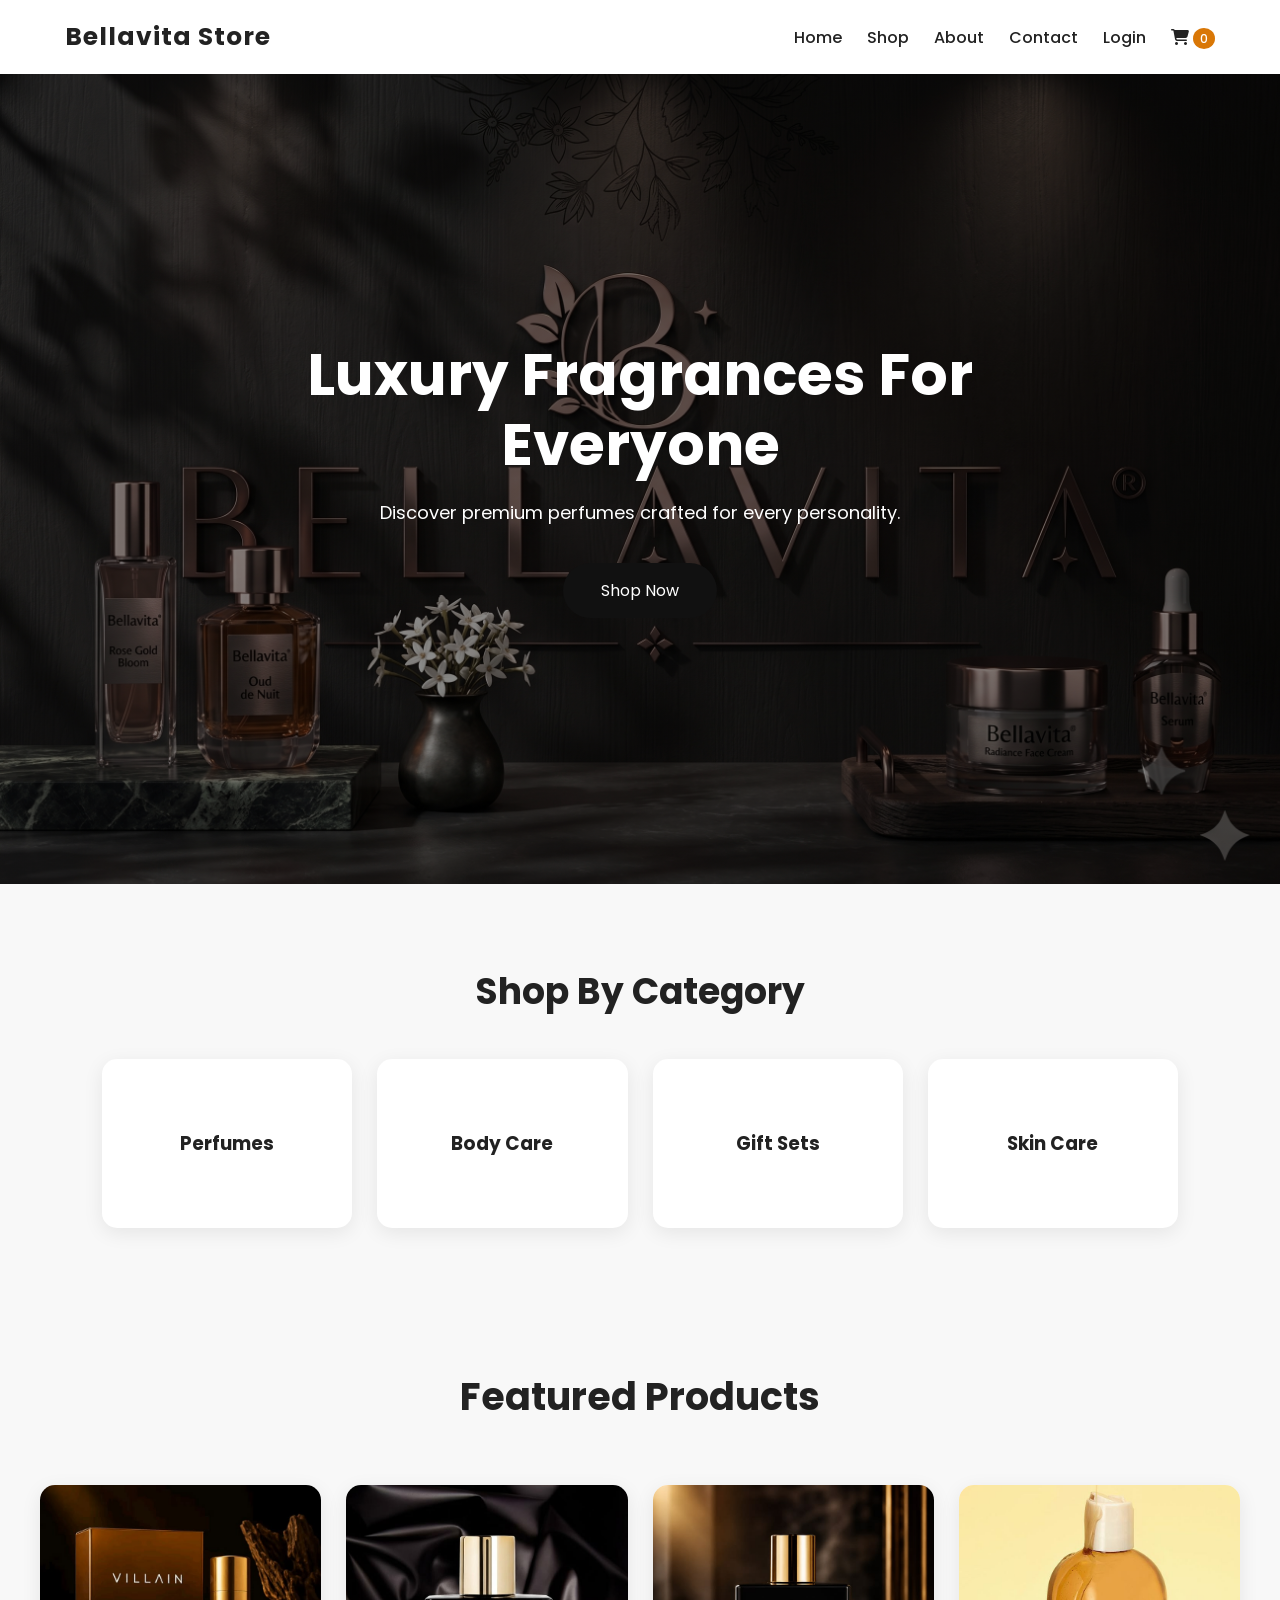
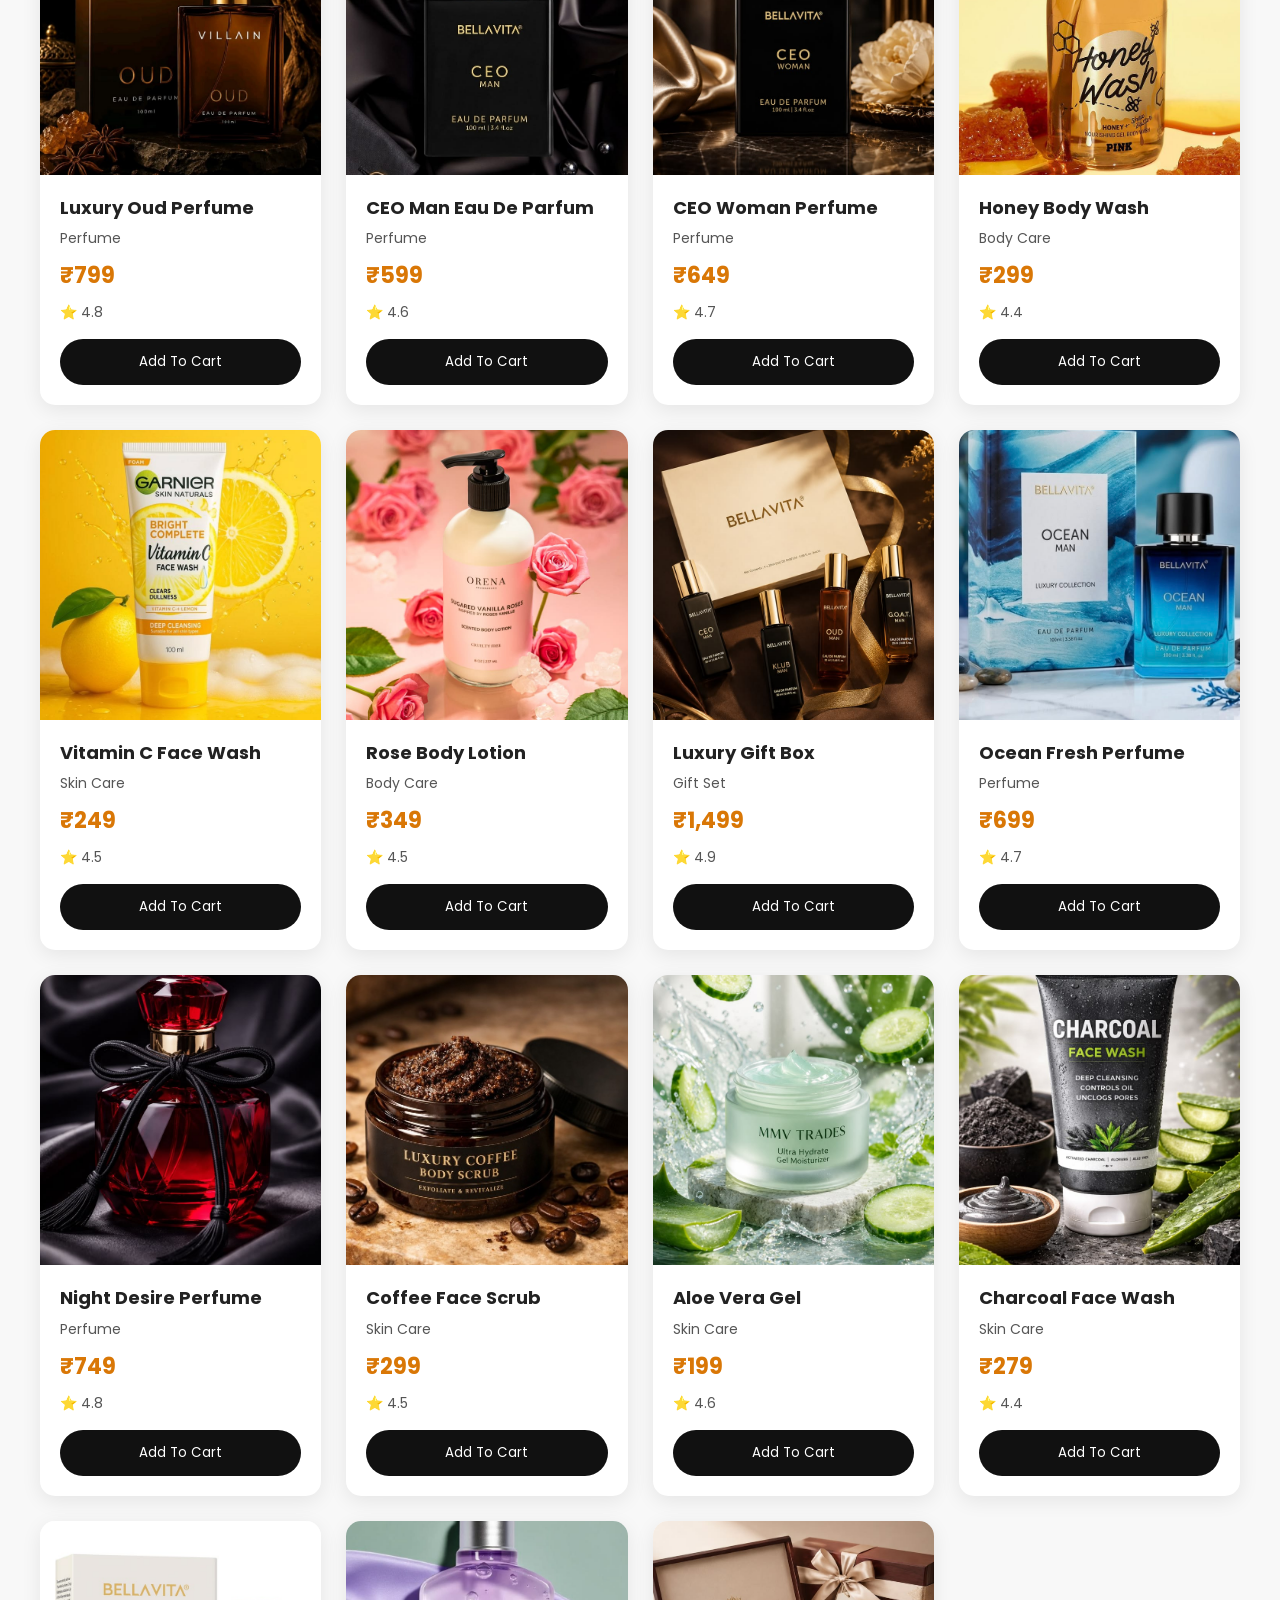
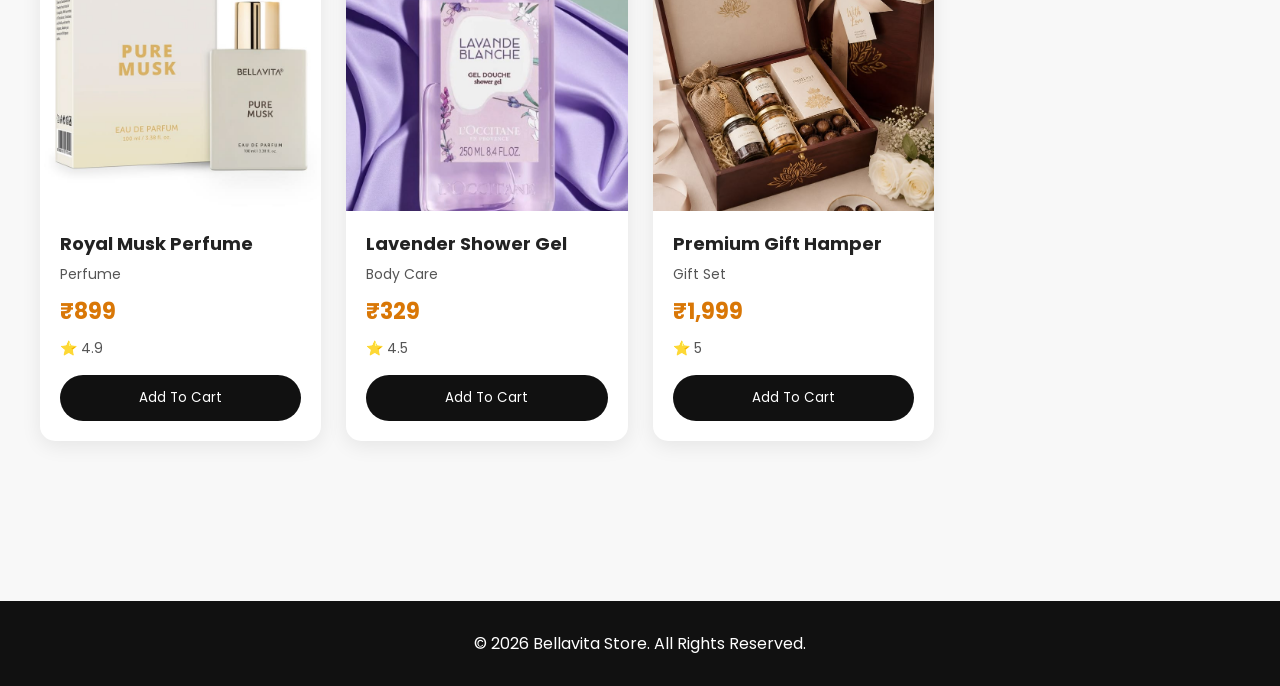
==== commit 9e3ff806: "Fix checkout process" ====
--- a/index.html
+++ b/index.html
@@ -29,7 +29,7 @@
 <nav class="navbar">
 
     <div class="logo">
-        <h2> <a href="index.html">Bellavita Store</a></h2>
+        <h2>Bellavita Store</h2>
     </div>
 
     <ul class="nav-links" id="navLinks">
